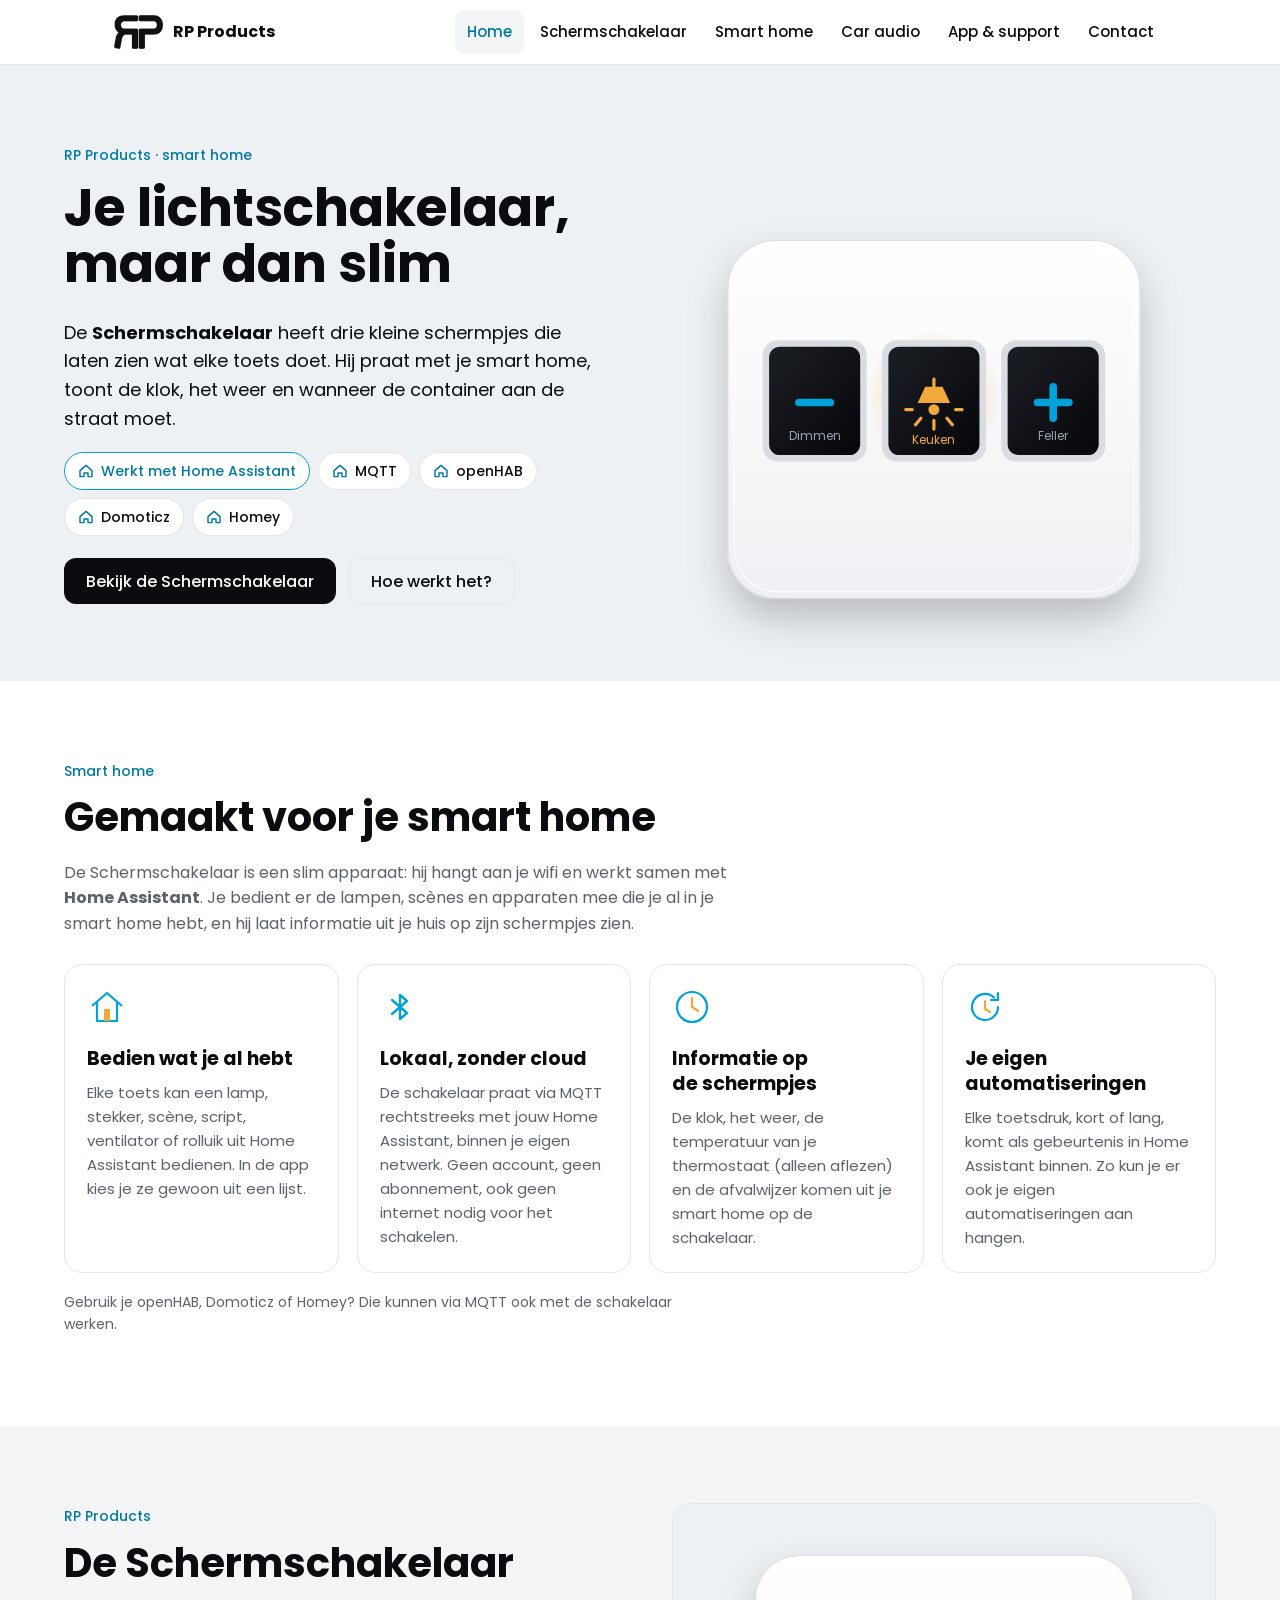
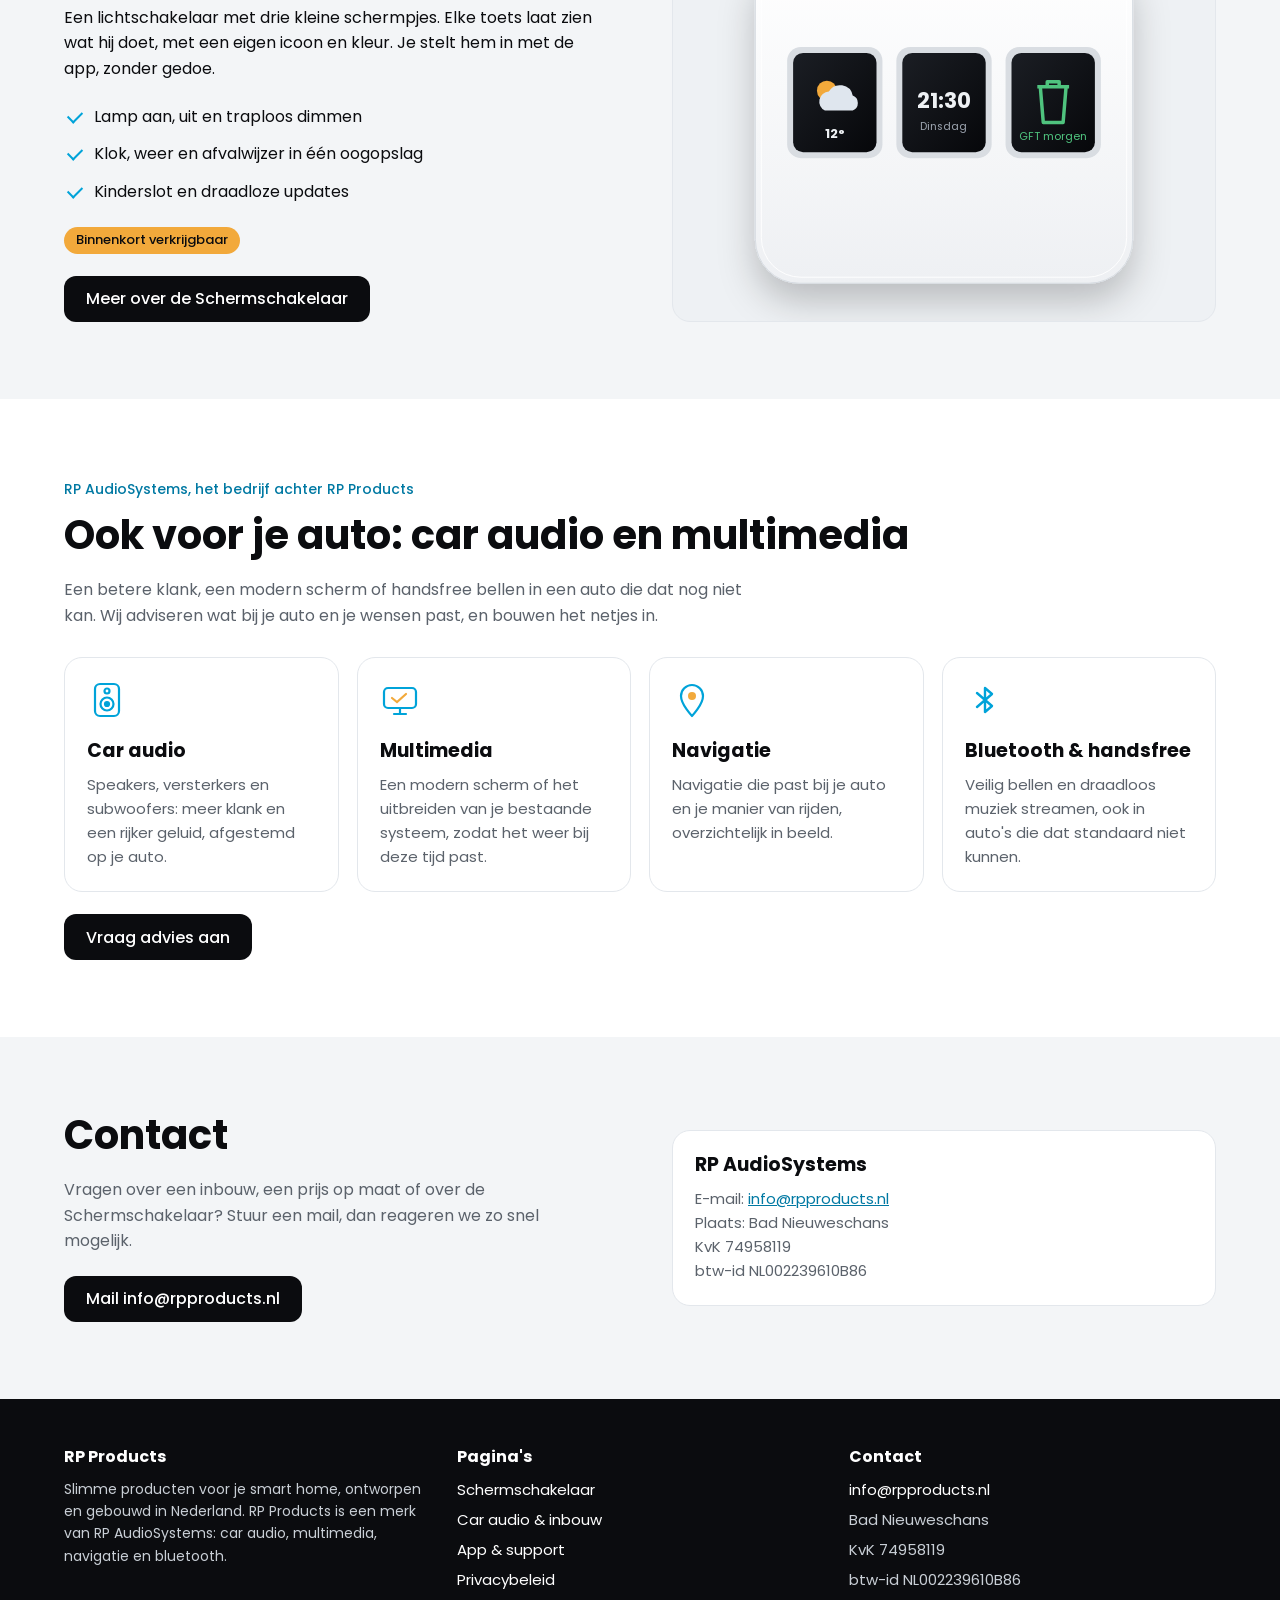
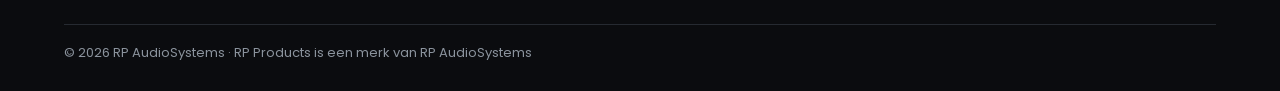
==== index.html @ 793bbce9 "Website bijwerken" ====
<!DOCTYPE html>
<html lang="nl">
<head>
<meta charset="utf-8">
<meta name="viewport" content="width=device-width, initial-scale=1">
<title>RP Products · slimme schakelaars voor je smart home</title>
<meta name="description" content="RP Products maakt slimme producten voor je smart home, zoals de Schermschakelaar: een lichtschakelaar met drie displaytoetsen die werkt met Home Assistant. Een merk van RP AudioSystems.">
<link rel="icon" href="img/favicon-32.png" sizes="32x32">
<link rel="apple-touch-icon" href="img/icon-180.png">
<link rel="stylesheet" href="css/site.css">
</head>
<body>
<header class="top"><div class="wrap">
  <a class="brand" href="index.html" aria-label="RP Products, naar de homepagina">
    <img class="logo-z" src="img/rp-logo.png" alt="" width="49" height="34">
    <img class="logo-w" src="img/rp-logo-wit.png" alt="" width="49" height="34">
    <span>RP Products</span></a>
  <nav aria-label="Hoofdmenu"><a href="index.html" aria-current=page>Home</a><a href="schermschakelaar.html">Schermschakelaar</a><a href="index.html#smarthome">Smart home</a><a href="index.html#caraudio">Car audio</a><a href="support.html">App & support</a><a href="index.html#contact">Contact</a></nav>
</div></header>
<main>

<section class="hero"><div class="wrap">
  <div class="txt">
    <span class="tag">RP Products · smart home</span>
    <h1>Je lichtschakelaar, maar dan slim</h1>
    <p>De <b>Schermschakelaar</b> heeft drie kleine schermpjes die laten zien wat elke toets doet. Hij praat met je smart home, toont de klok, het weer en wanneer de container aan de straat moet.</p>
    <div class="badges"><span class="badge main"><img src="img/home-assistant.svg" alt="" width="20" height="20" onerror="this.remove()"><svg viewBox="0 0 20 20" aria-hidden="true"><path d="M2.5 9.5 10 3l7.5 6.5V17h-5v-4.5h-5V17h-5z" fill="none" stroke="currentColor" stroke-width="1.8" stroke-linejoin="round"/></svg>Werkt met Home Assistant</span><span class="badge"><svg viewBox="0 0 20 20" aria-hidden="true"><path d="M2.5 9.5 10 3l7.5 6.5V17h-5v-4.5h-5V17h-5z" fill="none" stroke="currentColor" stroke-width="1.8" stroke-linejoin="round"/></svg>MQTT</span><span class="badge"><svg viewBox="0 0 20 20" aria-hidden="true"><path d="M2.5 9.5 10 3l7.5 6.5V17h-5v-4.5h-5V17h-5z" fill="none" stroke="currentColor" stroke-width="1.8" stroke-linejoin="round"/></svg>openHAB</span><span class="badge"><svg viewBox="0 0 20 20" aria-hidden="true"><path d="M2.5 9.5 10 3l7.5 6.5V17h-5v-4.5h-5V17h-5z" fill="none" stroke="currentColor" stroke-width="1.8" stroke-linejoin="round"/></svg>Domoticz</span><span class="badge"><svg viewBox="0 0 20 20" aria-hidden="true"><path d="M2.5 9.5 10 3l7.5 6.5V17h-5v-4.5h-5V17h-5z" fill="none" stroke="currentColor" stroke-width="1.8" stroke-linejoin="round"/></svg>Homey</span></div>
    <div class="row"><a class="btn" href="schermschakelaar.html">Bekijk de Schermschakelaar</a><a class="btn alt" href="#smarthome">Hoe werkt het?</a></div>
  </div>
  <div class="scene"><svg viewBox="40 40 520 420" role="img" aria-label="De Schermschakelaar aan de muur, met drie oplichtende schermpjes">
<defs>
  <radialGradient id="light" cx="50%" cy="0%" r="80%"><stop offset="0" stop-color="#f2a93b" stop-opacity=".28"/><stop offset="1" stop-color="#f2a93b" stop-opacity="0"/></radialGradient>
  <radialGradient id="halo" cx="50%" cy="50%" r="50%"><stop offset="0" stop-color="#f2a93b" stop-opacity=".55"/><stop offset="1" stop-color="#f2a93b" stop-opacity="0"/></radialGradient>
  <linearGradient id="plate" x1="0" y1="0" x2="0" y2="1"><stop offset="0" stop-color="#ffffff"/><stop offset="1" stop-color="#eef0f3"/></linearGradient>
  <linearGradient id="glass" x1="0" y1="0" x2="1" y2="1"><stop offset="0" stop-color="#1b1e24"/><stop offset="1" stop-color="#06070a"/></linearGradient>
  <filter id="sh" x="-30%" y="-30%" width="160%" height="170%"><feDropShadow dx="0" dy="18" stdDeviation="18" flood-color="#0b0c0f" flood-opacity=".22"/></filter>
</defs>
<g transform="translate(110 92)" filter="url(#sh)">
  <rect width="380" height="330" rx="44" fill="url(#plate)" stroke="#d8dde3"/>
  <rect x="6" y="6" width="368" height="318" rx="40" fill="none" stroke="#fff" stroke-opacity=".9"/>
</g>
<g transform="translate(110 92)">
  <!-- links: dimmen -->
  <g transform="translate(32 92)">
    <rect width="96" height="112" rx="14" fill="#d9dde2"/><rect x="6" y="6" width="84" height="100" rx="10" fill="url(#glass)"/>
    <rect x="30" y="54" width="36" height="7" rx="3.5" fill="#00a3d9"/>
    <text x="48" y="92" text-anchor="middle" font-size="11" fill="#9aa2ad" font-family="Poppins,sans-serif">Dimmen</text>
  </g>
  <!-- midden: lamp aan -->
  <g transform="translate(142 92)">
    <circle cx="48" cy="52" r="62" fill="url(#halo)" class="glow"/>
    <rect width="96" height="112" rx="14" fill="#d9dde2"/><rect x="6" y="6" width="84" height="100" rx="10" fill="url(#glass)"/>
    <path d="M33 58h30l-7-15h-16z" fill="#f2a93b"/><circle cx="48" cy="64" r="5" fill="#f2a93b"/>
    <path d="M48 43v-7M36 72l-5 6M48 74v8M60 72l5 6M28 64h-6M68 64h6" stroke="#f2a93b" stroke-width="3" stroke-linecap="round"/>
    <text x="48" y="96" text-anchor="middle" font-size="11" fill="#f2a93b" font-family="Poppins,sans-serif">Keuken</text>
  </g>
  <!-- rechts: feller -->
  <g transform="translate(252 92)">
    <rect width="96" height="112" rx="14" fill="#d9dde2"/><rect x="6" y="6" width="84" height="100" rx="10" fill="url(#glass)"/>
    <rect x="30" y="54" width="36" height="7" rx="3.5" fill="#00a3d9"/><rect x="44.5" y="39.5" width="7" height="36" rx="3.5" fill="#00a3d9"/>
    <text x="48" y="92" text-anchor="middle" font-size="11" fill="#9aa2ad" font-family="Poppins,sans-serif">Feller</text>
  </g>
</g>
</svg></div>
</div></section>

<section class="band" id="smarthome"><div class="wrap">
  <span class="tag">Smart home</span>
  <h2>Gemaakt voor je smart home</h2>
  <p class="mut">De Schermschakelaar is een slim apparaat: hij hangt aan je wifi en werkt samen met <b>Home Assistant</b>. Je bedient er de lampen, scènes en apparaten mee die je al in je smart home hebt, en hij laat informatie uit je huis op zijn schermpjes zien.</p>
  <div class="grid"><div class="card"><svg viewBox="0 0 40 40" fill="none" stroke="#00a3d9" stroke-width="2.2" stroke-linejoin="round"><path d="M5 19L20 6l15 13M10 15v19h20V15"/><rect x="17" y="22" width="6" height="12" fill="#f2a93b" stroke="none"/></svg><h3>Bedien wat je al hebt</h3><p>Elke toets kan een lamp, stekker, scène, script, ventilator of rolluik uit Home Assistant bedienen. In de app kies je ze gewoon uit een lijst.</p></div><div class="card"><svg viewBox="0 0 40 40" fill="none" stroke="#00a3d9" stroke-width="2.4" stroke-linecap="round" stroke-linejoin="round"><path d="M12 13l15 13-7 6V8l7 6-15 13"/></svg><h3>Lokaal, zonder cloud</h3><p>De schakelaar praat via MQTT rechtstreeks met jouw Home Assistant, binnen je eigen netwerk. Geen account, geen abonnement, ook geen internet nodig voor het schakelen.</p></div><div class="card"><svg viewBox="0 0 40 40" fill="none" stroke="#00a3d9" stroke-width="2.2" stroke-linecap="round"><circle cx="20" cy="20" r="15"/><path d="M20 11v9l6 4" stroke="#f2a93b"/></svg><h3>Informatie op de schermpjes</h3><p>De klok, het weer, de temperatuur van je thermostaat (alleen aflezen) en de afvalwijzer komen uit je smart home op de schakelaar.</p></div><div class="card"><svg viewBox="0 0 40 40" fill="none" stroke="#00a3d9" stroke-width="2.2" stroke-linecap="round" stroke-linejoin="round"><path d="M33 20a13 13 0 1 1-4-9.4"/><path d="M33 6v7h-7"/><path d="M20 14v8l5 3" stroke="#f2a93b"/></svg><h3>Je eigen automatiseringen</h3><p>Elke toetsdruk, kort of lang, komt als gebeurtenis in Home Assistant binnen. Zo kun je er ook je eigen automatiseringen aan hangen.</p></div></div>
  <p class="mut small" style="margin-top:18px">Gebruik je openHAB, Domoticz of Homey? Die kunnen via MQTT ook met de schakelaar werken.</p>
</div></section>

<section class="band soft"><div class="wrap split">
  <div>
    <span class="tag">RP Products</span>
    <h2>De Schermschakelaar</h2>
    <p>Een lichtschakelaar met drie kleine schermpjes. Elke toets laat zien wat hij doet, met een eigen icoon en kleur. Je stelt hem in met de app, zonder gedoe.</p>
    <ul class="check">
      <li>Lamp aan, uit en traploos dimmen</li>
      <li>Klok, weer en afvalwijzer in één oogopslag</li>
      <li>Kinderslot en draadloze updates</li>
    </ul>
    <p><span class="pill">Binnenkort verkrijgbaar</span></p>
    <div class="row"><a class="btn" href="schermschakelaar.html">Meer over de Schermschakelaar</a></div>
  </div>
  <div class="scene card" style="padding:0;overflow:hidden;background:var(--wall);min-height:340px"><svg viewBox="40 40 520 420" role="img" aria-label="De Schermschakelaar aan de muur, met drie oplichtende schermpjes">
<defs>
  <radialGradient id="light" cx="50%" cy="0%" r="80%"><stop offset="0" stop-color="#f2a93b" stop-opacity=".28"/><stop offset="1" stop-color="#f2a93b" stop-opacity="0"/></radialGradient>
  <radialGradient id="halo" cx="50%" cy="50%" r="50%"><stop offset="0" stop-color="#f2a93b" stop-opacity=".55"/><stop offset="1" stop-color="#f2a93b" stop-opacity="0"/></radialGradient>
  <linearGradient id="plate" x1="0" y1="0" x2="0" y2="1"><stop offset="0" stop-color="#ffffff"/><stop offset="1" stop-color="#eef0f3"/></linearGradient>
  <linearGradient id="glass" x1="0" y1="0" x2="1" y2="1"><stop offset="0" stop-color="#1b1e24"/><stop offset="1" stop-color="#06070a"/></linearGradient>
  <filter id="sh" x="-30%" y="-30%" width="160%" height="170%"><feDropShadow dx="0" dy="18" stdDeviation="18" flood-color="#0b0c0f" flood-opacity=".22"/></filter>
</defs>
<g transform="translate(110 92)" filter="url(#sh)">
  <rect width="380" height="330" rx="44" fill="url(#plate)" stroke="#d8dde3"/>
  <rect x="6" y="6" width="368" height="318" rx="40" fill="none" stroke="#fff" stroke-opacity=".9"/>
</g>
<g transform="translate(110 92)">
  <!-- screensaver: weer, klok, afval -->
  <g transform="translate(32 92)">
    <rect width="96" height="112" rx="14" fill="#d9dde2"/><rect x="6" y="6" width="84" height="100" rx="10" fill="url(#glass)"/>
    <circle cx="40" cy="44" r="10" fill="#f2a93b"/><path d="M38 64a10 10 0 0 1 4-19 13 13 0 0 1 24 4 8 8 0 0 1 0 15z" fill="#dfe6ee"/>
    <text x="48" y="92" text-anchor="middle" font-size="13" fill="#eef1f4" font-family="Poppins,sans-serif" font-weight="700">12°</text>
  </g>
  <g transform="translate(142 92)">
    <rect width="96" height="112" rx="14" fill="#d9dde2"/><rect x="6" y="6" width="84" height="100" rx="10" fill="url(#glass)"/>
    <text x="48" y="62" text-anchor="middle" font-size="22" fill="#eef1f4" font-family="Poppins,sans-serif" font-weight="700">21:30</text>
    <text x="48" y="84" text-anchor="middle" font-size="11" fill="#9aa2ad" font-family="Poppins,sans-serif">Dinsdag</text>
  </g>
  <g transform="translate(252 92)">
    <rect width="96" height="112" rx="14" fill="#d9dde2"/><rect x="6" y="6" width="84" height="100" rx="10" fill="url(#glass)"/>
    <path d="M32 40h32M42 40v-5h12v5M35 40l3 36h20l3-36" stroke="#4fc37e" stroke-width="3.5" fill="none" stroke-linejoin="round"/>
    <text x="48" y="94" text-anchor="middle" font-size="11" fill="#4fc37e" font-family="Poppins,sans-serif">GFT morgen</text>
  </g>
</g>
</svg></div>
</div></section>

<section class="band" id="caraudio"><div class="wrap">
  <span class="tag">RP AudioSystems, het bedrijf achter RP Products</span>
  <h2>Ook voor je auto: car audio en multimedia</h2>
  <p class="mut">Een betere klank, een modern scherm of handsfree bellen in een auto die dat nog niet kan. Wij adviseren wat bij je auto en je wensen past, en bouwen het netjes in.</p>
  <div class="grid"><div class="card"><svg viewBox="0 0 40 40" fill="none" stroke="#00a3d9" stroke-width="2.2" stroke-linecap="round"><rect x="8" y="4" width="24" height="32" rx="5"/><circle cx="20" cy="24" r="6.5"/><circle cx="20" cy="24" r="2" fill="#00a3d9"/><circle cx="20" cy="11" r="2.5"/></svg><h3>Car audio</h3><p>Speakers, versterkers en subwoofers: meer klank en een rijker geluid, afgestemd op je auto.</p></div><div class="card"><svg viewBox="0 0 40 40" fill="none" stroke="#00a3d9" stroke-width="2.2" stroke-linecap="round"><rect x="4" y="8" width="32" height="20" rx="4"/><path d="M14 34h12M20 28v6"/><path d="M12 18l5 4 9-8" stroke="#f2a93b"/></svg><h3>Multimedia</h3><p>Een modern scherm of het uitbreiden van je bestaande systeem, zodat het weer bij deze tijd past.</p></div><div class="card"><svg viewBox="0 0 40 40" fill="none" stroke="#00a3d9" stroke-width="2.2" stroke-linejoin="round"><path d="M20 36s11-11.5 11-20a11 11 0 0 0-22 0c0 8.5 11 20 11 20z"/><circle cx="20" cy="16" r="4" fill="#f2a93b" stroke="none"/></svg><h3>Navigatie</h3><p>Navigatie die past bij je auto en je manier van rijden, overzichtelijk in beeld.</p></div><div class="card"><svg viewBox="0 0 40 40" fill="none" stroke="#00a3d9" stroke-width="2.4" stroke-linecap="round" stroke-linejoin="round"><path d="M12 13l15 13-7 6V8l7 6-15 13"/></svg><h3>Bluetooth &amp; handsfree</h3><p>Veilig bellen en draadloos muziek streamen, ook in auto's die dat standaard niet kunnen.</p></div></div>
  <div class="row"><a class="btn" href="#contact">Vraag advies aan</a></div>
</div></section>

<section class="band soft" id="contact"><div class="wrap split">
  <div>
    <h2>Contact</h2>
    <p class="mut">Vragen over een inbouw, een prijs op maat of over de Schermschakelaar? Stuur een mail, dan reageren we zo snel mogelijk.</p>
    <div class="row"><a class="btn" href="mailto:info@rpproducts.nl">Mail info@rpproducts.nl</a></div>
  </div>
  <div class="card">
    <h3>RP AudioSystems</h3>
    <p>E-mail: <a href="mailto:info@rpproducts.nl">info@rpproducts.nl</a><br>Plaats: Bad Nieuweschans<br>KvK 74958119<br>btw-id NL002239610B86</p>
  </div>
</div></section>

</main>
<footer><div class="wrap">
  <div><h3>RP Products</h3><p class="small">Slimme producten voor je smart home, ontworpen en gebouwd in Nederland. RP Products is een merk van RP AudioSystems: car audio, multimedia, navigatie en bluetooth.</p></div>
  <div><h3>Pagina's</h3><ul>
    <li><a href="schermschakelaar.html">Schermschakelaar</a></li>
    <li><a href="index.html#caraudio">Car audio &amp; inbouw</a></li>
    <li><a href="support.html">App &amp; support</a></li>
    <li><a href="privacy.html">Privacybeleid</a></li></ul></div>
  <div><h3>Contact</h3><ul>
    <li><a href="mailto:info@rpproducts.nl">info@rpproducts.nl</a></li>
    <li>Bad Nieuweschans</li>
    <li>KvK 74958119</li><li>btw-id NL002239610B86</li></ul></div>
</div>
<div class="wrap bottom">© 2026 RP AudioSystems · RP Products is een merk van RP AudioSystems</div>
</footer>
</body>
</html>
---- css/site.css ----
/*
  VOICE   Vakman uit Groningen: rustig, helder, technisch zonder jargon.
  IDEA    Een wandschakelaar met drie oplichtende schermpjes, en de werkplaats erachter.
  PICTURE De Schermschakelaar groot op een lichte muur, met gloeiende toetsen.
  COLOUR  Wit en inkt (#0B0C0F), cyaan #00A3D9 als merkkleur, amber #F2A93B voor licht.
  TYPE    Poppins (zelf gehost, geen externe lettertypen: privacy). LAYOUT: brede banden, max 1180px.
*/
@font-face{font-family:Poppins;font-weight:400;font-display:swap;src:url(../fonts/poppins-regular.woff) format("woff")}
@font-face{font-family:Poppins;font-weight:500;font-display:swap;src:url(../fonts/poppins-medium.woff) format("woff")}
@font-face{font-family:Poppins;font-weight:700;font-display:swap;src:url(../fonts/poppins-bold.woff) format("woff")}

:root{color-scheme:light dark;
  --bg:light-dark(#ffffff,#0b0c0f);--soft:light-dark(#f3f5f7,#15171c);--line:light-dark(#e3e7ec,#262a31);
  --ink:light-dark(#0b0c0f,#eef1f4);--mut:light-dark(#5b626b,#9aa2ad);
  --cyan:#00a3d9;--cyanT:light-dark(#0079a3,#36c3f0);--amber:#f2a93b;--wall:light-dark(#eef1f4,#16191f)}
:root[data-theme=light]{color-scheme:light}:root[data-theme=dark]{color-scheme:dark}
*{box-sizing:border-box;min-width:0}
html{scroll-behavior:smooth;scroll-padding-top:80px}
body{margin:0;background:var(--bg);color:var(--ink);font:16px/1.6 Poppins,system-ui,sans-serif;overflow-x:clip}
img{max-width:100%;display:block}
a{color:var(--cyanT)}
h1,h2,h3{line-height:1.08;margin:0 0 .5em;text-wrap:balance;font-weight:700}
h1{font-size:clamp(34px,5vw,52px)}h2{font-size:clamp(28px,3.6vw,40px)}h3{font-size:19px;line-height:1.3}
p{margin:0 0 1em;max-width:68ch}
.wrap{max-width:1180px;margin:0 auto}
.band{padding:clamp(40px,6vw,88px) max(5vw,18px)}
.soft{background:var(--soft)}
.mut{color:var(--mut)}
.small{font-size:14px}

/* kop */
.top{position:sticky;top:0;z-index:10;background:color-mix(in srgb,var(--bg) 88%,transparent);backdrop-filter:blur(10px);border-bottom:1px solid var(--line)}
.top .wrap{display:flex;align-items:center;gap:18px;padding:10px max(5vw,18px);flex-wrap:wrap}
.brand{display:flex;align-items:center;gap:10px;text-decoration:none;color:var(--ink);font-weight:700;margin-right:auto}
.brand img{height:34px;width:auto}
.logo-w{display:none}
@media (prefers-color-scheme:dark){:root:not([data-theme=light]) .logo-z{display:none}:root:not([data-theme=light]) .logo-w{display:block}}
:root[data-theme=dark] .logo-z{display:none}:root[data-theme=dark] .logo-w{display:block}
nav{display:flex;gap:4px;flex-wrap:wrap}
nav a{color:var(--ink);text-decoration:none;padding:10px 12px;border-radius:10px;font-size:15px;font-weight:500}
nav a:hover,nav a[aria-current]{background:var(--soft);color:var(--cyanT)}

/* knoppen */
.btn{display:inline-flex;align-items:center;gap:8px;min-height:46px;padding:0 22px;border-radius:12px;background:var(--ink);color:var(--bg);text-decoration:none;font-weight:500}
.btn.alt{background:transparent;color:var(--ink);border:1.5px solid var(--line)}
.btn:focus-visible,nav a:focus-visible{outline:3px solid var(--cyan);outline-offset:2px}
.row{display:flex;gap:12px;flex-wrap:wrap;margin-top:22px}

/* held */
.hero{background:var(--wall);padding:clamp(36px,6vw,80px) max(5vw,18px) 0;overflow:hidden}
.hero .wrap{display:grid;grid-template-columns:minmax(0,1fr) minmax(0,1.05fr);gap:clamp(24px,4vw,56px);align-items:end}
.hero .txt{padding-bottom:clamp(36px,6vw,80px)}
.tag{display:inline-block;font-size:14px;font-weight:500;color:var(--cyanT);margin-bottom:14px}
.hero p{font-size:18px}
.scene{position:relative;align-self:stretch;min-height:360px}
.scene svg{position:absolute;inset:0;width:100%;height:100%}
@media(max-width:820px){.hero .wrap{grid-template-columns:1fr}.scene{min-height:300px}.hero .txt{padding-bottom:0}}

/* kaarten */
.grid{display:grid;grid-template-columns:repeat(auto-fit,minmax(min(250px,100%),1fr));gap:18px;margin-top:28px}
.card{background:var(--bg);border:1px solid var(--line);border-radius:18px;padding:22px}
.soft .card{background:var(--bg)}
.card svg{width:40px;height:40px;margin-bottom:12px}
.card p{margin:0;color:var(--mut);font-size:15px}
.split{display:grid;grid-template-columns:minmax(0,1fr) minmax(0,1fr);gap:clamp(24px,5vw,64px);align-items:center}
@media(max-width:820px){.split{grid-template-columns:1fr}}
.check{list-style:none;padding:0;margin:0 0 1em}
.check li{padding:6px 0 6px 30px;position:relative}
.check li::before{content:"";position:absolute;left:4px;top:13px;width:12px;height:7px;border:solid var(--cyan);border-width:0 0 2.5px 2.5px;transform:rotate(-45deg)}
.pill{display:inline-block;background:var(--amber);color:#0b0c0f;font-weight:500;font-size:13px;border-radius:99px;padding:3px 12px}

/* stappen, tabellen, vragen */
.steps{counter-reset:s;list-style:none;padding:0;margin:0;display:grid;gap:14px}
.steps li{counter-increment:s;position:relative;padding:16px 18px 16px 66px;border:1px solid var(--line);border-radius:16px;background:var(--bg)}
.steps li::before{content:counter(s);position:absolute;left:16px;top:14px;width:34px;height:34px;border-radius:50%;background:var(--cyan);color:#fff;font-weight:700;display:grid;place-items:center}
.steps b{display:block}
table{width:100%;border-collapse:collapse;font-size:15px}
th,td{text-align:left;padding:11px 10px;border-bottom:1px solid var(--line);vertical-align:top}
th{font-weight:500;color:var(--mut)}
.dot{display:inline-block;width:12px;height:12px;border-radius:50%;margin-right:8px;vertical-align:-1px}
details{border-bottom:1px solid var(--line);padding:14px 0}
summary{cursor:pointer;font-weight:500;list-style:none;display:flex;justify-content:space-between;gap:12px;min-height:30px;align-items:center}
summary::after{content:"+";font-size:22px;color:var(--cyanT)}
details[open] summary::after{content:"−"}
details p{margin:10px 0 0;color:var(--mut)}
.toc{display:flex;gap:8px;flex-wrap:wrap;margin:0 0 8px}
.toc a{padding:8px 14px;border-radius:99px;background:var(--soft);text-decoration:none;font-size:14px;color:var(--ink)}
.legal h2{font-size:24px;margin-top:1.6em}.legal{max-width:760px}

/* voet */
footer{background:#0b0c0f;color:#c9cfd6;padding:48px max(5vw,18px) 28px;font-size:15px}
footer .wrap{display:grid;grid-template-columns:repeat(auto-fit,minmax(min(200px,100%),1fr));gap:26px}
footer a{color:#fff;text-decoration:none}footer a:hover{color:var(--cyan)}
footer h3{color:#fff;font-size:16px;margin-bottom:10px}
footer ul{list-style:none;padding:0;margin:0;display:grid;gap:6px}
footer .bottom{border-top:1px solid #262a31;margin-top:32px;padding-top:18px;font-size:13px;color:#8b939d}
.glow{animation:glow 3.2s ease-in-out infinite}
@keyframes glow{50%{opacity:.45}}
@media (prefers-reduced-motion:reduce){.glow{animation:none}html{scroll-behavior:auto}}
.scene.card svg{width:100%;height:100%;margin:0}
.badges{display:flex;flex-wrap:wrap;gap:8px;margin:18px 0 4px}
.badge{display:inline-flex;align-items:center;gap:7px;padding:7px 13px;border-radius:99px;border:1.5px solid var(--line);background:var(--bg);font-size:14px;font-weight:500;color:var(--ink)}
.badge svg{width:16px;height:16px;color:var(--cyanT)}
.badge.main{border-color:var(--cyan);color:var(--cyanT)}
.badge.main img+svg{display:none}
.hero .badges{margin-top:6px}
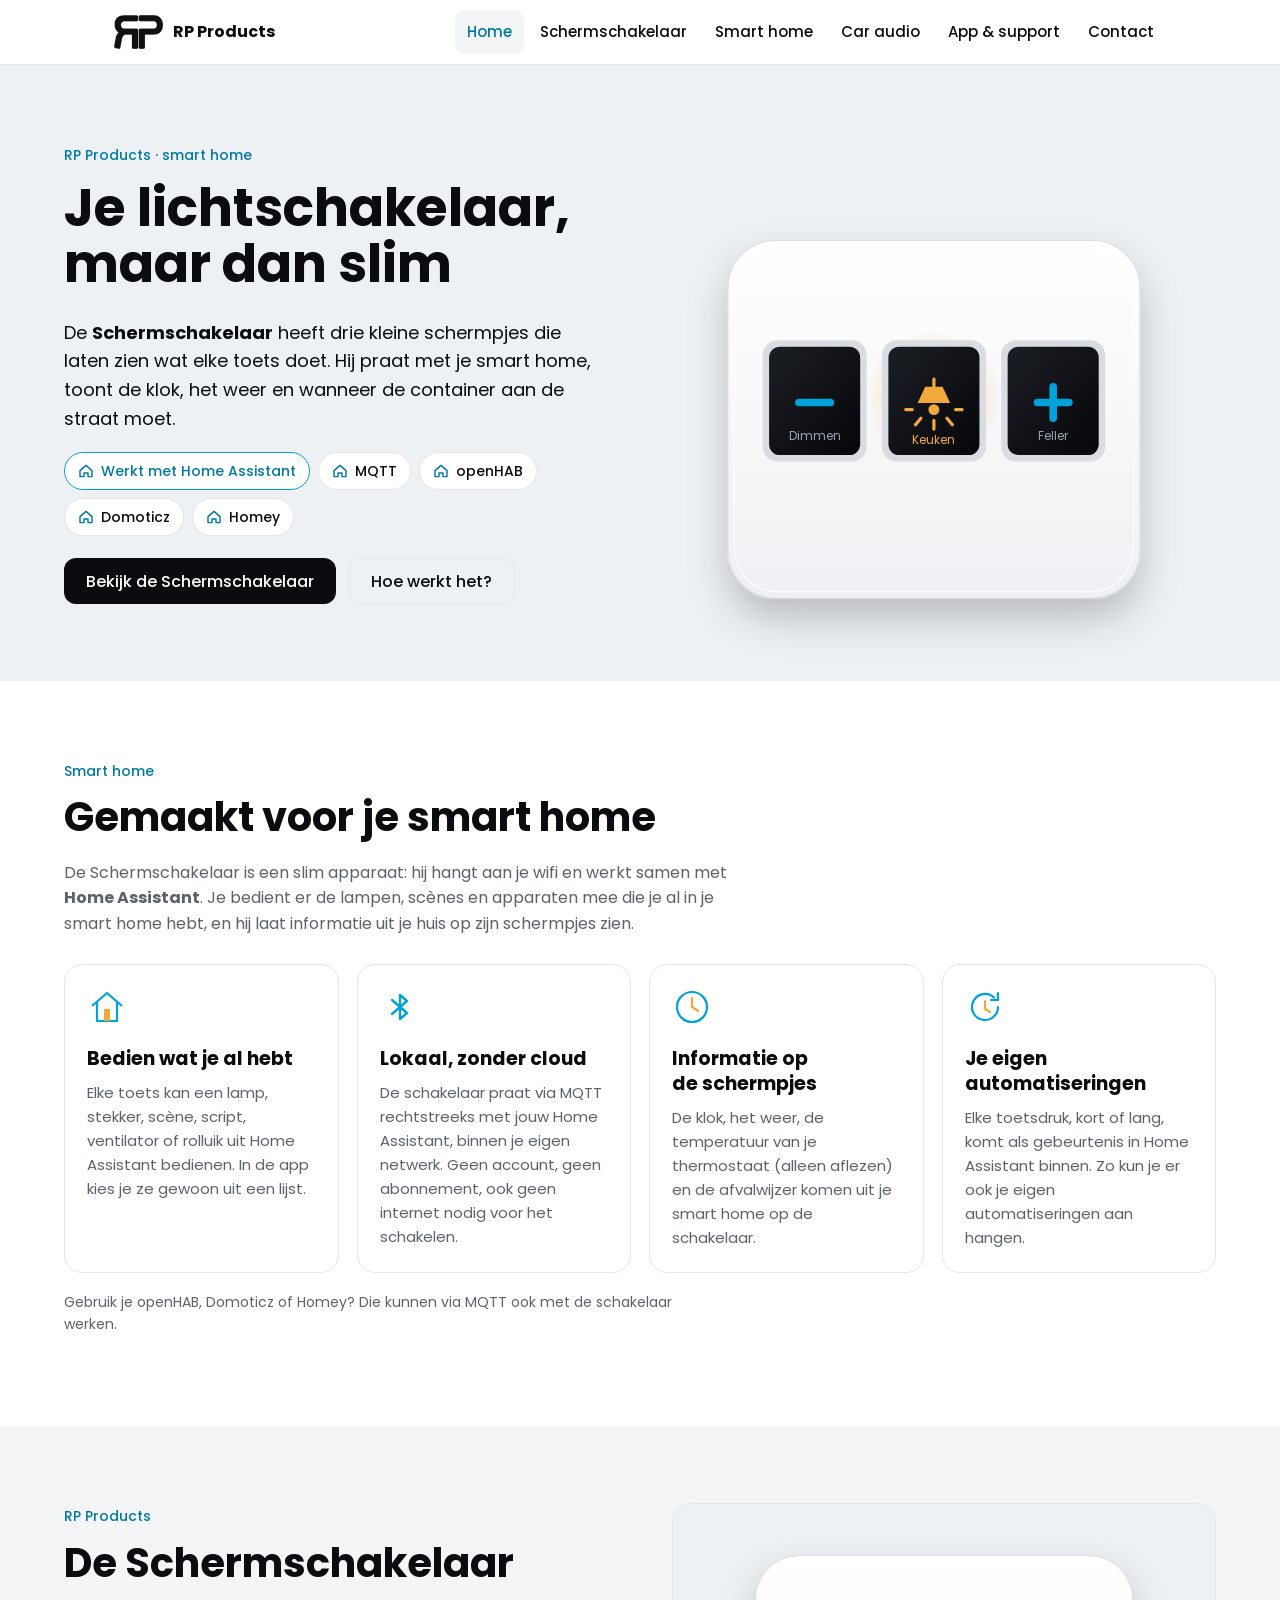
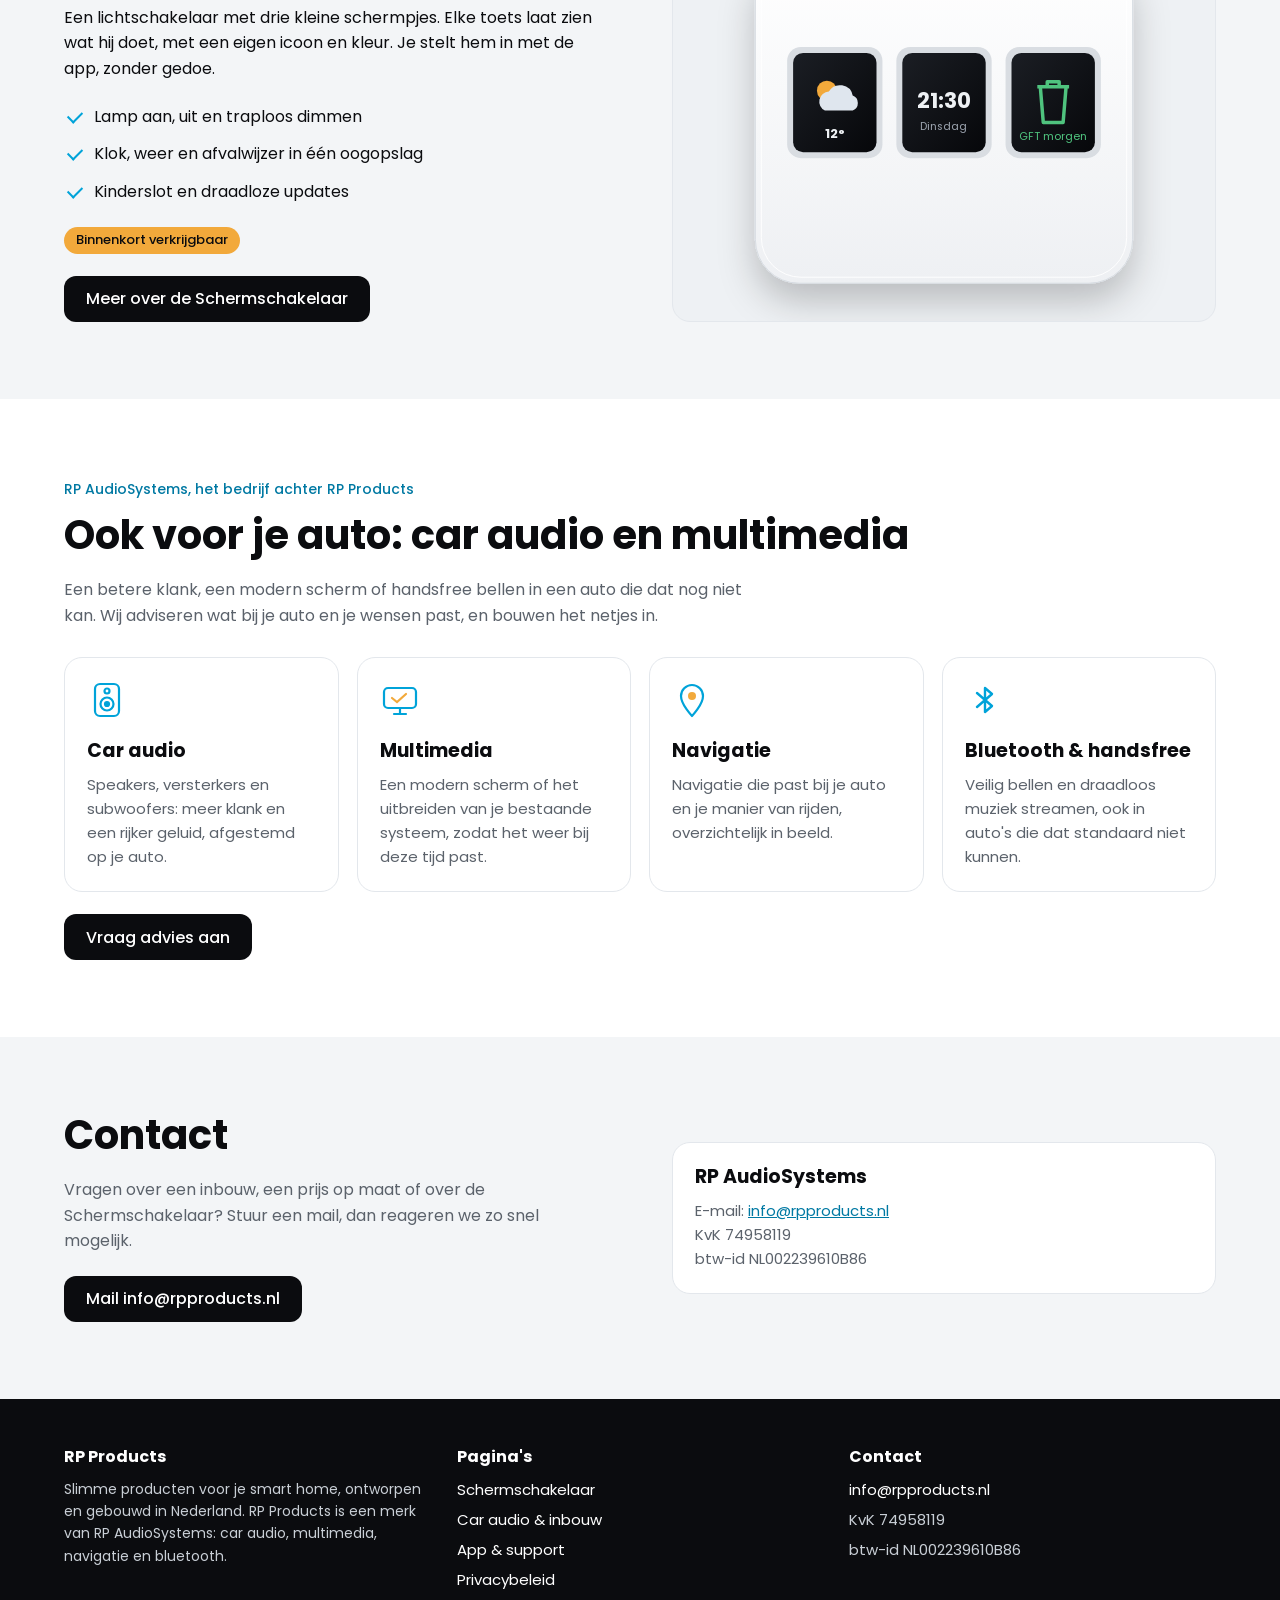
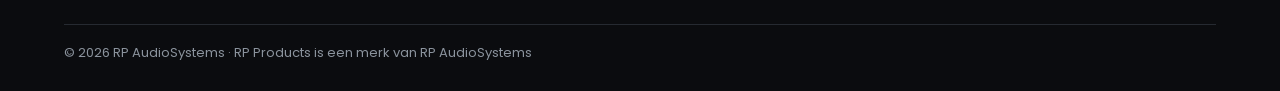
==== commit e82f00b5: "Website bijwerken" ====
--- a/index.html
+++ b/index.html
@@ -134,7 +134,7 @@
   </div>
   <div class="card">
     <h3>RP AudioSystems</h3>
-    <p>E-mail: <a href="mailto:info@rpproducts.nl">info@rpproducts.nl</a><br>Plaats: Bad Nieuweschans<br>KvK 74958119<br>btw-id NL002239610B86</p>
+    <p>E-mail: <a href="mailto:info@rpproducts.nl">info@rpproducts.nl</a><br>KvK 74958119<br>btw-id NL002239610B86</p>
   </div>
 </div></section>
 
@@ -148,7 +148,6 @@
     <li><a href="privacy.html">Privacybeleid</a></li></ul></div>
   <div><h3>Contact</h3><ul>
     <li><a href="mailto:info@rpproducts.nl">info@rpproducts.nl</a></li>
-    <li>Bad Nieuweschans</li>
     <li>KvK 74958119</li><li>btw-id NL002239610B86</li></ul></div>
 </div>
 <div class="wrap bottom">© 2026 RP AudioSystems · RP Products is een merk van RP AudioSystems</div>
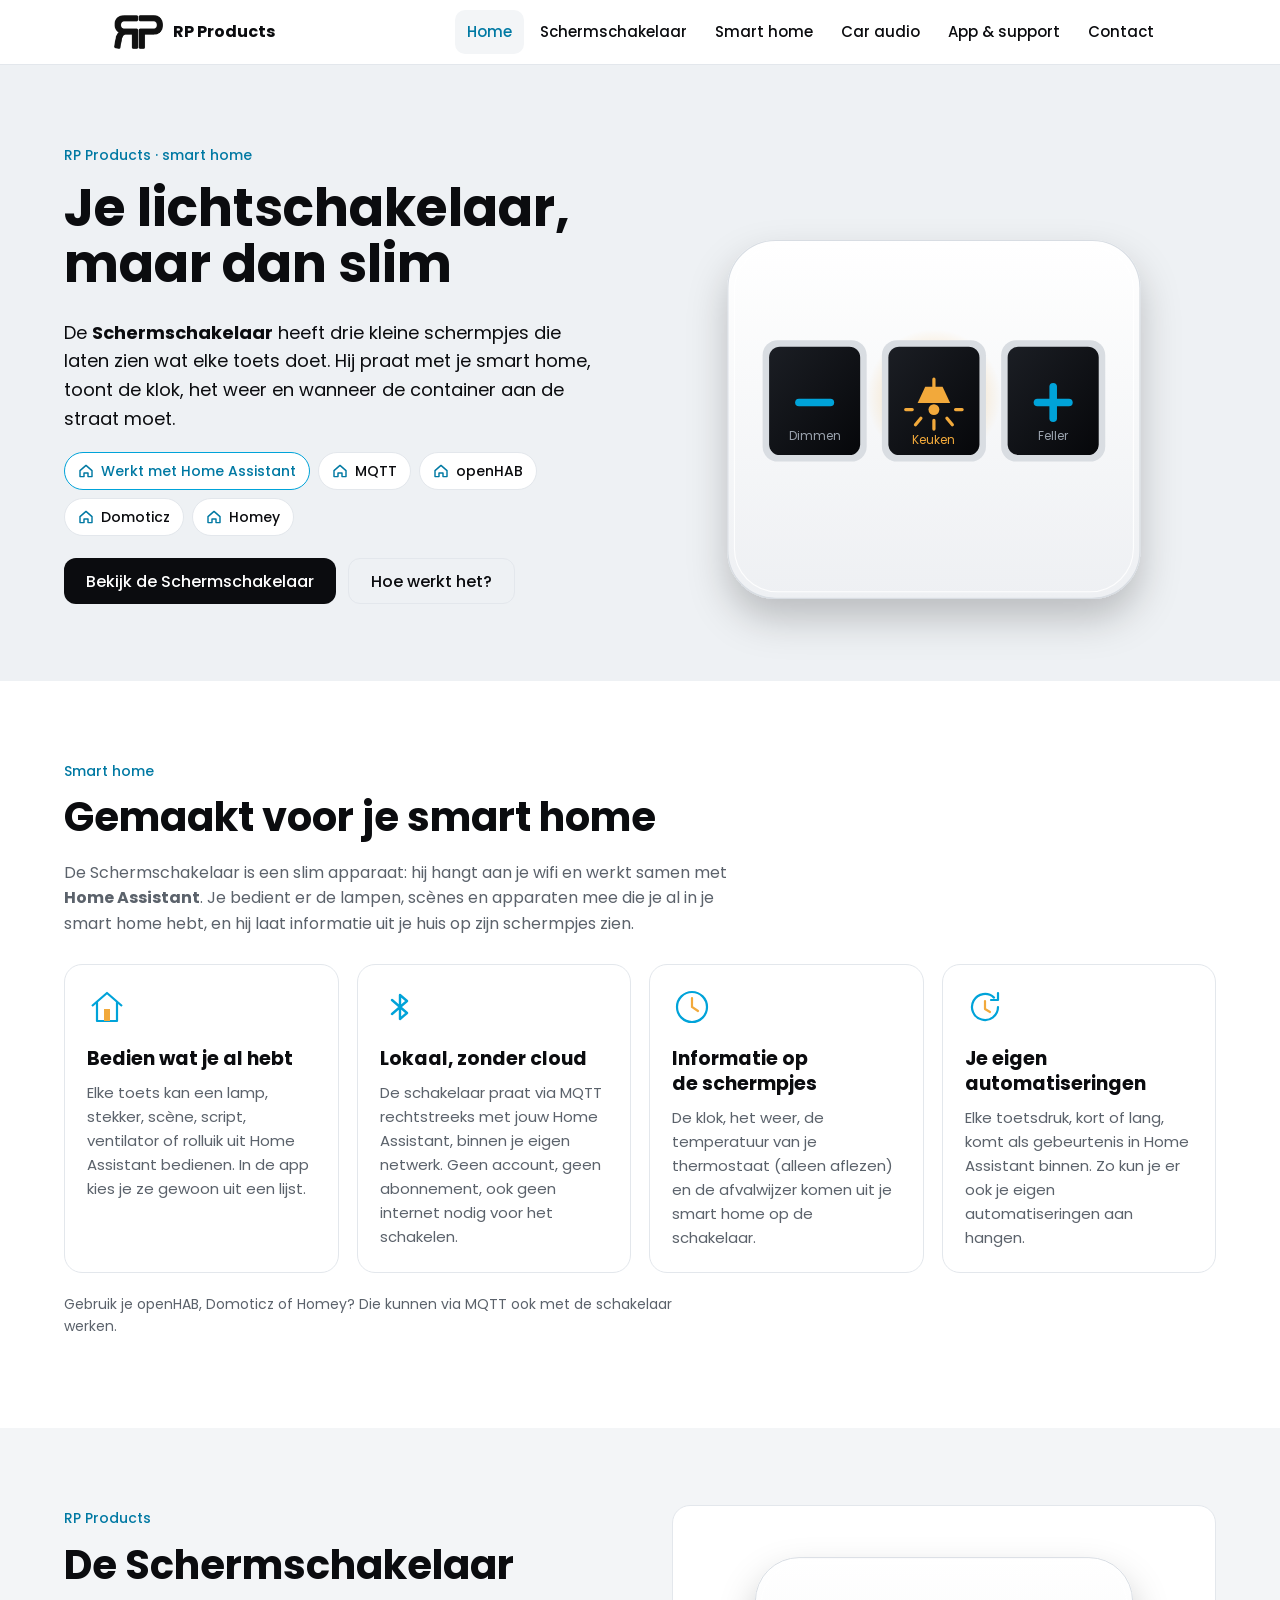
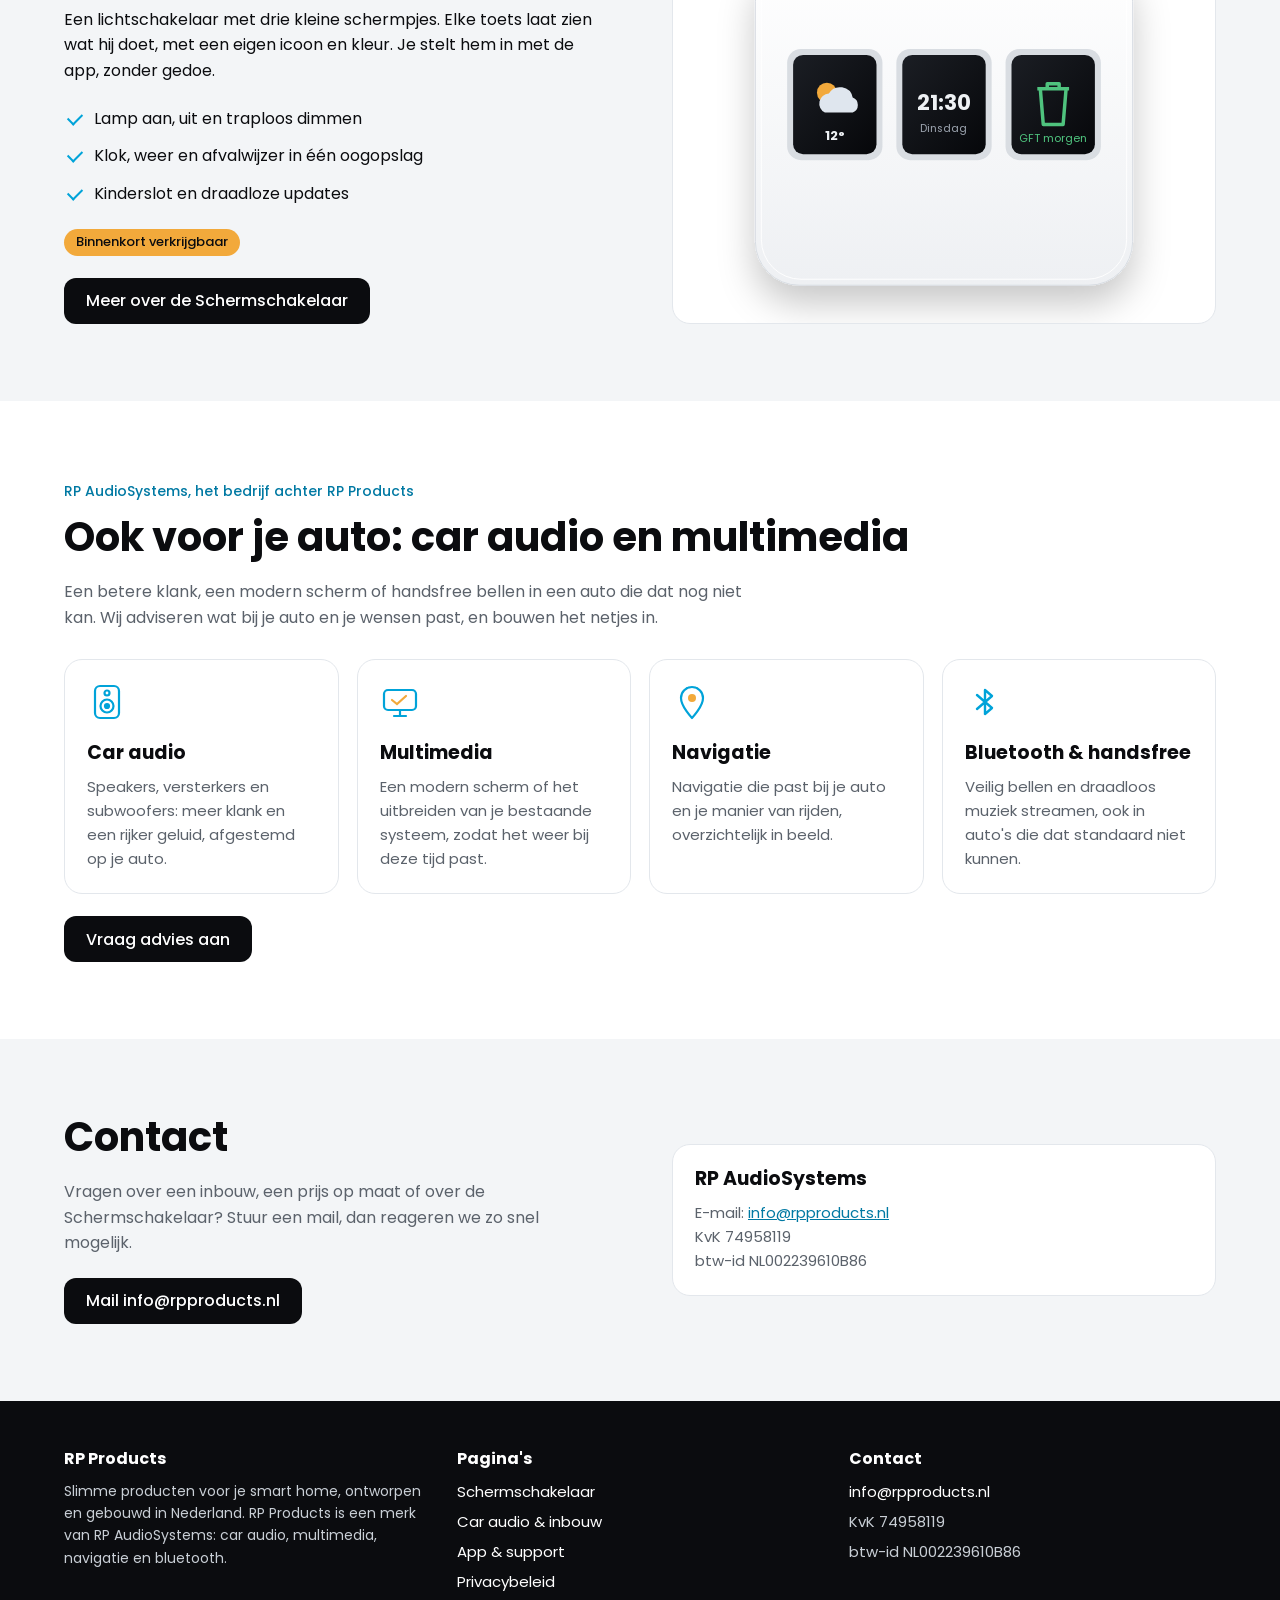
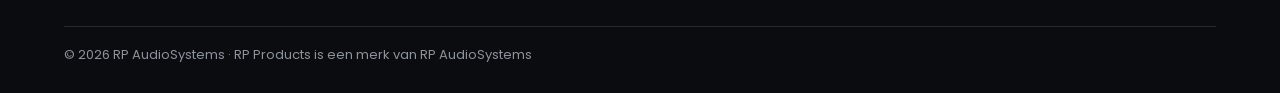
==== commit f2371475: "Website bijwerken" ====
--- a/index.html
+++ b/index.html
@@ -5,17 +5,19 @@
 <meta name="viewport" content="width=device-width, initial-scale=1">
 <title>RP Products · slimme schakelaars voor je smart home</title>
 <meta name="description" content="RP Products maakt slimme producten voor je smart home, zoals de Schermschakelaar: een lichtschakelaar met drie displaytoetsen die werkt met Home Assistant. Een merk van RP AudioSystems.">
-<link rel="icon" href="img/favicon-32.png" sizes="32x32">
-<link rel="apple-touch-icon" href="img/icon-180.png">
-<link rel="stylesheet" href="css/site.css">
+<link rel="icon" href="/img/favicon-32.png" sizes="32x32">
+<link rel="apple-touch-icon" href="/img/icon-180.png">
+<meta http-equiv="Content-Security-Policy" content="default-src 'none'; style-src 'self'; font-src 'self'; img-src 'self' data:; script-src 'self'; base-uri 'none'; form-action 'none'">
+<meta name="referrer" content="strict-origin-when-cross-origin">
+<link rel="stylesheet" href="/css/site.css">
 </head>
 <body>
 <header class="top"><div class="wrap">
-  <a class="brand" href="index.html" aria-label="RP Products, naar de homepagina">
-    <img class="logo-z" src="img/rp-logo.png" alt="" width="49" height="34">
-    <img class="logo-w" src="img/rp-logo-wit.png" alt="" width="49" height="34">
+  <a class="brand" href="/" aria-label="RP Products, naar de homepagina">
+    <img class="logo-z" src="/img/rp-logo.png" alt="" width="49" height="34">
+    <img class="logo-w" src="/img/rp-logo-wit.png" alt="" width="49" height="34">
     <span>RP Products</span></a>
-  <nav aria-label="Hoofdmenu"><a href="index.html" aria-current=page>Home</a><a href="schermschakelaar.html">Schermschakelaar</a><a href="index.html#smarthome">Smart home</a><a href="index.html#caraudio">Car audio</a><a href="support.html">App & support</a><a href="index.html#contact">Contact</a></nav>
+  <nav aria-label="Hoofdmenu"><a href="/" aria-current=page>Home</a><a href="/schermschakelaar">Schermschakelaar</a><a href="/#smarthome">Smart home</a><a href="/#caraudio">Car audio</a><a href="/support">App & support</a><a href="/#contact">Contact</a></nav>
 </div></header>
 <main>
 
@@ -24,10 +26,10 @@
     <span class="tag">RP Products · smart home</span>
     <h1>Je lichtschakelaar, maar dan slim</h1>
     <p>De <b>Schermschakelaar</b> heeft drie kleine schermpjes die laten zien wat elke toets doet. Hij praat met je smart home, toont de klok, het weer en wanneer de container aan de straat moet.</p>
-    <div class="badges"><span class="badge main"><img src="img/home-assistant.svg" alt="" width="20" height="20" onerror="this.remove()"><svg viewBox="0 0 20 20" aria-hidden="true"><path d="M2.5 9.5 10 3l7.5 6.5V17h-5v-4.5h-5V17h-5z" fill="none" stroke="currentColor" stroke-width="1.8" stroke-linejoin="round"/></svg>Werkt met Home Assistant</span><span class="badge"><svg viewBox="0 0 20 20" aria-hidden="true"><path d="M2.5 9.5 10 3l7.5 6.5V17h-5v-4.5h-5V17h-5z" fill="none" stroke="currentColor" stroke-width="1.8" stroke-linejoin="round"/></svg>MQTT</span><span class="badge"><svg viewBox="0 0 20 20" aria-hidden="true"><path d="M2.5 9.5 10 3l7.5 6.5V17h-5v-4.5h-5V17h-5z" fill="none" stroke="currentColor" stroke-width="1.8" stroke-linejoin="round"/></svg>openHAB</span><span class="badge"><svg viewBox="0 0 20 20" aria-hidden="true"><path d="M2.5 9.5 10 3l7.5 6.5V17h-5v-4.5h-5V17h-5z" fill="none" stroke="currentColor" stroke-width="1.8" stroke-linejoin="round"/></svg>Domoticz</span><span class="badge"><svg viewBox="0 0 20 20" aria-hidden="true"><path d="M2.5 9.5 10 3l7.5 6.5V17h-5v-4.5h-5V17h-5z" fill="none" stroke="currentColor" stroke-width="1.8" stroke-linejoin="round"/></svg>Homey</span></div>
-    <div class="row"><a class="btn" href="schermschakelaar.html">Bekijk de Schermschakelaar</a><a class="btn alt" href="#smarthome">Hoe werkt het?</a></div>
+    <div class="badges"><span class="badge main"><svg viewBox="0 0 20 20" aria-hidden="true"><path d="M2.5 9.5 10 3l7.5 6.5V17h-5v-4.5h-5V17h-5z" fill="none" stroke="currentColor" stroke-width="1.8" stroke-linejoin="round"/></svg>Werkt met Home Assistant</span><span class="badge"><svg viewBox="0 0 20 20" aria-hidden="true"><path d="M2.5 9.5 10 3l7.5 6.5V17h-5v-4.5h-5V17h-5z" fill="none" stroke="currentColor" stroke-width="1.8" stroke-linejoin="round"/></svg>MQTT</span><span class="badge"><svg viewBox="0 0 20 20" aria-hidden="true"><path d="M2.5 9.5 10 3l7.5 6.5V17h-5v-4.5h-5V17h-5z" fill="none" stroke="currentColor" stroke-width="1.8" stroke-linejoin="round"/></svg>openHAB</span><span class="badge"><svg viewBox="0 0 20 20" aria-hidden="true"><path d="M2.5 9.5 10 3l7.5 6.5V17h-5v-4.5h-5V17h-5z" fill="none" stroke="currentColor" stroke-width="1.8" stroke-linejoin="round"/></svg>Domoticz</span><span class="badge"><svg viewBox="0 0 20 20" aria-hidden="true"><path d="M2.5 9.5 10 3l7.5 6.5V17h-5v-4.5h-5V17h-5z" fill="none" stroke="currentColor" stroke-width="1.8" stroke-linejoin="round"/></svg>Homey</span></div>
+    <div class="row"><a class="btn" href="/schermschakelaar">Bekijk de Schermschakelaar</a><a class="btn alt" href="#smarthome">Hoe werkt het?</a></div>
   </div>
-  <div class="scene"><svg viewBox="40 40 520 420" role="img" aria-label="De Schermschakelaar aan de muur, met drie oplichtende schermpjes">
+  <div class="scene"><svg id="demo" viewBox="40 40 520 420" role="img" aria-label="De Schermschakelaar aan de muur, met drie oplichtende schermpjes">
 <defs>
   <radialGradient id="light" cx="50%" cy="0%" r="80%"><stop offset="0" stop-color="#f2a93b" stop-opacity=".28"/><stop offset="1" stop-color="#f2a93b" stop-opacity="0"/></radialGradient>
   <radialGradient id="halo" cx="50%" cy="50%" r="50%"><stop offset="0" stop-color="#f2a93b" stop-opacity=".55"/><stop offset="1" stop-color="#f2a93b" stop-opacity="0"/></radialGradient>
@@ -40,27 +42,45 @@
   <rect x="6" y="6" width="368" height="318" rx="40" fill="none" stroke="#fff" stroke-opacity=".9"/>
 </g>
 <g transform="translate(110 92)">
-  <!-- links: dimmen -->
-  <g transform="translate(32 92)">
+<g class="mode-lamp">  <!-- links: dimmen -->
+  <g transform="translate(32 92)"><g class="press p0">
     <rect width="96" height="112" rx="14" fill="#d9dde2"/><rect x="6" y="6" width="84" height="100" rx="10" fill="url(#glass)"/>
     <rect x="30" y="54" width="36" height="7" rx="3.5" fill="#00a3d9"/>
     <text x="48" y="92" text-anchor="middle" font-size="11" fill="#9aa2ad" font-family="Poppins,sans-serif">Dimmen</text>
-  </g>
+  </g></g>
   <!-- midden: lamp aan -->
   <g transform="translate(142 92)">
-    <circle cx="48" cy="52" r="62" fill="url(#halo)" class="glow"/>
+    <circle cx="48" cy="52" r="62" fill="url(#halo)" class="halo"/>
+    <g class="press p1">
     <rect width="96" height="112" rx="14" fill="#d9dde2"/><rect x="6" y="6" width="84" height="100" rx="10" fill="url(#glass)"/>
-    <path d="M33 58h30l-7-15h-16z" fill="#f2a93b"/><circle cx="48" cy="64" r="5" fill="#f2a93b"/>
-    <path d="M48 43v-7M36 72l-5 6M48 74v8M60 72l5 6M28 64h-6M68 64h6" stroke="#f2a93b" stroke-width="3" stroke-linecap="round"/>
-    <text x="48" y="96" text-anchor="middle" font-size="11" fill="#f2a93b" font-family="Poppins,sans-serif">Keuken</text>
+    <path class="lc" d="M33 58h30l-7-15h-16z" fill="#f2a93b"/><circle class="lc" cx="48" cy="64" r="5" fill="#f2a93b"/>
+    <path class="rays" d="M48 43v-7M36 72l-5 6M48 74v8M60 72l5 6M28 64h-6M68 64h6" stroke="#f2a93b" stroke-width="3" stroke-linecap="round"/>
+    <text class="lc" x="48" y="96" text-anchor="middle" font-size="11" fill="#f2a93b" font-family="Poppins,sans-serif">Keuken</text>
+    </g>
   </g>
   <!-- rechts: feller -->
-  <g transform="translate(252 92)">
+  <g transform="translate(252 92)"><g class="press p2">
     <rect width="96" height="112" rx="14" fill="#d9dde2"/><rect x="6" y="6" width="84" height="100" rx="10" fill="url(#glass)"/>
     <rect x="30" y="54" width="36" height="7" rx="3.5" fill="#00a3d9"/><rect x="44.5" y="39.5" width="7" height="36" rx="3.5" fill="#00a3d9"/>
     <text x="48" y="92" text-anchor="middle" font-size="11" fill="#9aa2ad" font-family="Poppins,sans-serif">Feller</text>
+  </g></g>
+</g><g class="mode-saver">  <!-- screensaver: weer, klok, afval -->
+  <g transform="translate(32 92)">
+    <rect width="96" height="112" rx="14" fill="#d9dde2"/><rect x="6" y="6" width="84" height="100" rx="10" fill="url(#glass)"/>
+    <circle cx="40" cy="44" r="10" fill="#f2a93b"/><path d="M38 64a10 10 0 0 1 4-19 13 13 0 0 1 24 4 8 8 0 0 1 0 15z" fill="#dfe6ee"/>
+    <text x="48" y="92" text-anchor="middle" font-size="13" fill="#eef1f4" font-family="Poppins,sans-serif" font-weight="700">12°</text>
   </g>
-</g>
+  <g transform="translate(142 92)">
+    <rect width="96" height="112" rx="14" fill="#d9dde2"/><rect x="6" y="6" width="84" height="100" rx="10" fill="url(#glass)"/>
+    <text x="48" y="62" text-anchor="middle" font-size="22" fill="#eef1f4" font-family="Poppins,sans-serif" font-weight="700" class="clk">21:30</text>
+    <text x="48" y="84" text-anchor="middle" font-size="11" fill="#9aa2ad" font-family="Poppins,sans-serif">Dinsdag</text>
+  </g>
+  <g transform="translate(252 92)">
+    <rect width="96" height="112" rx="14" fill="#d9dde2"/><rect x="6" y="6" width="84" height="100" rx="10" fill="url(#glass)"/>
+    <path d="M32 40h32M42 40v-5h12v5M35 40l3 36h20l3-36" stroke="#4fc37e" stroke-width="3.5" fill="none" stroke-linejoin="round"/>
+    <text x="48" y="94" text-anchor="middle" font-size="11" fill="#4fc37e" font-family="Poppins,sans-serif">GFT morgen</text>
+  </g>
+</g></g>
 </svg></div>
 </div></section>
 
@@ -69,7 +89,7 @@
   <h2>Gemaakt voor je smart home</h2>
   <p class="mut">De Schermschakelaar is een slim apparaat: hij hangt aan je wifi en werkt samen met <b>Home Assistant</b>. Je bedient er de lampen, scènes en apparaten mee die je al in je smart home hebt, en hij laat informatie uit je huis op zijn schermpjes zien.</p>
   <div class="grid"><div class="card"><svg viewBox="0 0 40 40" fill="none" stroke="#00a3d9" stroke-width="2.2" stroke-linejoin="round"><path d="M5 19L20 6l15 13M10 15v19h20V15"/><rect x="17" y="22" width="6" height="12" fill="#f2a93b" stroke="none"/></svg><h3>Bedien wat je al hebt</h3><p>Elke toets kan een lamp, stekker, scène, script, ventilator of rolluik uit Home Assistant bedienen. In de app kies je ze gewoon uit een lijst.</p></div><div class="card"><svg viewBox="0 0 40 40" fill="none" stroke="#00a3d9" stroke-width="2.4" stroke-linecap="round" stroke-linejoin="round"><path d="M12 13l15 13-7 6V8l7 6-15 13"/></svg><h3>Lokaal, zonder cloud</h3><p>De schakelaar praat via MQTT rechtstreeks met jouw Home Assistant, binnen je eigen netwerk. Geen account, geen abonnement, ook geen internet nodig voor het schakelen.</p></div><div class="card"><svg viewBox="0 0 40 40" fill="none" stroke="#00a3d9" stroke-width="2.2" stroke-linecap="round"><circle cx="20" cy="20" r="15"/><path d="M20 11v9l6 4" stroke="#f2a93b"/></svg><h3>Informatie op de schermpjes</h3><p>De klok, het weer, de temperatuur van je thermostaat (alleen aflezen) en de afvalwijzer komen uit je smart home op de schakelaar.</p></div><div class="card"><svg viewBox="0 0 40 40" fill="none" stroke="#00a3d9" stroke-width="2.2" stroke-linecap="round" stroke-linejoin="round"><path d="M33 20a13 13 0 1 1-4-9.4"/><path d="M33 6v7h-7"/><path d="M20 14v8l5 3" stroke="#f2a93b"/></svg><h3>Je eigen automatiseringen</h3><p>Elke toetsdruk, kort of lang, komt als gebeurtenis in Home Assistant binnen. Zo kun je er ook je eigen automatiseringen aan hangen.</p></div></div>
-  <p class="mut small" style="margin-top:18px">Gebruik je openHAB, Domoticz of Homey? Die kunnen via MQTT ook met de schakelaar werken.</p>
+  <p class="mut small mt">Gebruik je openHAB, Domoticz of Homey? Die kunnen via MQTT ook met de schakelaar werken.</p>
 </div></section>
 
 <section class="band soft"><div class="wrap split">
@@ -83,9 +103,9 @@
       <li>Kinderslot en draadloze updates</li>
     </ul>
     <p><span class="pill">Binnenkort verkrijgbaar</span></p>
-    <div class="row"><a class="btn" href="schermschakelaar.html">Meer over de Schermschakelaar</a></div>
+    <div class="row"><a class="btn" href="/schermschakelaar">Meer over de Schermschakelaar</a></div>
   </div>
-  <div class="scene card" style="padding:0;overflow:hidden;background:var(--wall);min-height:340px"><svg viewBox="40 40 520 420" role="img" aria-label="De Schermschakelaar aan de muur, met drie oplichtende schermpjes">
+  <div class="scene card scene-card"><svg viewBox="40 40 520 420" role="img" aria-label="De Schermschakelaar aan de muur, met drie oplichtende schermpjes">
 <defs>
   <radialGradient id="light" cx="50%" cy="0%" r="80%"><stop offset="0" stop-color="#f2a93b" stop-opacity=".28"/><stop offset="1" stop-color="#f2a93b" stop-opacity="0"/></radialGradient>
   <radialGradient id="halo" cx="50%" cy="50%" r="50%"><stop offset="0" stop-color="#f2a93b" stop-opacity=".55"/><stop offset="1" stop-color="#f2a93b" stop-opacity="0"/></radialGradient>
@@ -106,7 +126,7 @@
   </g>
   <g transform="translate(142 92)">
     <rect width="96" height="112" rx="14" fill="#d9dde2"/><rect x="6" y="6" width="84" height="100" rx="10" fill="url(#glass)"/>
-    <text x="48" y="62" text-anchor="middle" font-size="22" fill="#eef1f4" font-family="Poppins,sans-serif" font-weight="700">21:30</text>
+    <text x="48" y="62" text-anchor="middle" font-size="22" fill="#eef1f4" font-family="Poppins,sans-serif" font-weight="700" class="clk">21:30</text>
     <text x="48" y="84" text-anchor="middle" font-size="11" fill="#9aa2ad" font-family="Poppins,sans-serif">Dinsdag</text>
   </g>
   <g transform="translate(252 92)">
@@ -137,15 +157,16 @@
     <p>E-mail: <a href="mailto:info@rpproducts.nl">info@rpproducts.nl</a><br>KvK 74958119<br>btw-id NL002239610B86</p>
   </div>
 </div></section>
+<script src="js/demo.js" defer></script>
 
 </main>
 <footer><div class="wrap">
   <div><h3>RP Products</h3><p class="small">Slimme producten voor je smart home, ontworpen en gebouwd in Nederland. RP Products is een merk van RP AudioSystems: car audio, multimedia, navigatie en bluetooth.</p></div>
   <div><h3>Pagina's</h3><ul>
-    <li><a href="schermschakelaar.html">Schermschakelaar</a></li>
-    <li><a href="index.html#caraudio">Car audio &amp; inbouw</a></li>
-    <li><a href="support.html">App &amp; support</a></li>
-    <li><a href="privacy.html">Privacybeleid</a></li></ul></div>
+    <li><a href="/schermschakelaar">Schermschakelaar</a></li>
+    <li><a href="/#caraudio">Car audio &amp; inbouw</a></li>
+    <li><a href="/support">App &amp; support</a></li>
+    <li><a href="/privacy">Privacybeleid</a></li></ul></div>
   <div><h3>Contact</h3><ul>
     <li><a href="mailto:info@rpproducts.nl">info@rpproducts.nl</a></li>
     <li>KvK 74958119</li><li>btw-id NL002239610B86</li></ul></div>
--- a/css/site.css
+++ b/css/site.css
@@ -104,3 +104,18 @@
 .badge.main{border-color:var(--cyan);color:var(--cyanT)}
 .badge.main img+svg{display:none}
 .hero .badges{margin-top:6px}
+/* demo-animatie van de schakelaar */
+.press{transform-box:fill-box;transform-origin:center;transition:transform .12s ease}
+.press.down{transform:scale(.93)}
+.halo{transition:opacity .45s ease}
+#demo .lc{transition:fill .3s}
+#demo.off .lc{fill:#4a5059}
+#demo .rays{transition:opacity .35s}
+.mode-lamp,.mode-saver{transition:opacity .8s ease}
+.mode-saver{opacity:0}
+#demo.saver .mode-lamp{opacity:0}
+#demo.saver .mode-saver{opacity:1}
+#demo.saver .halo{opacity:0 !important}
+@media (prefers-reduced-motion:reduce){.press,.halo,.mode-lamp,.mode-saver{transition:none}}
+.mt{margin-top:20px}
+.scene-card{padding:0;overflow:hidden;background:var(--wall);min-height:340px}
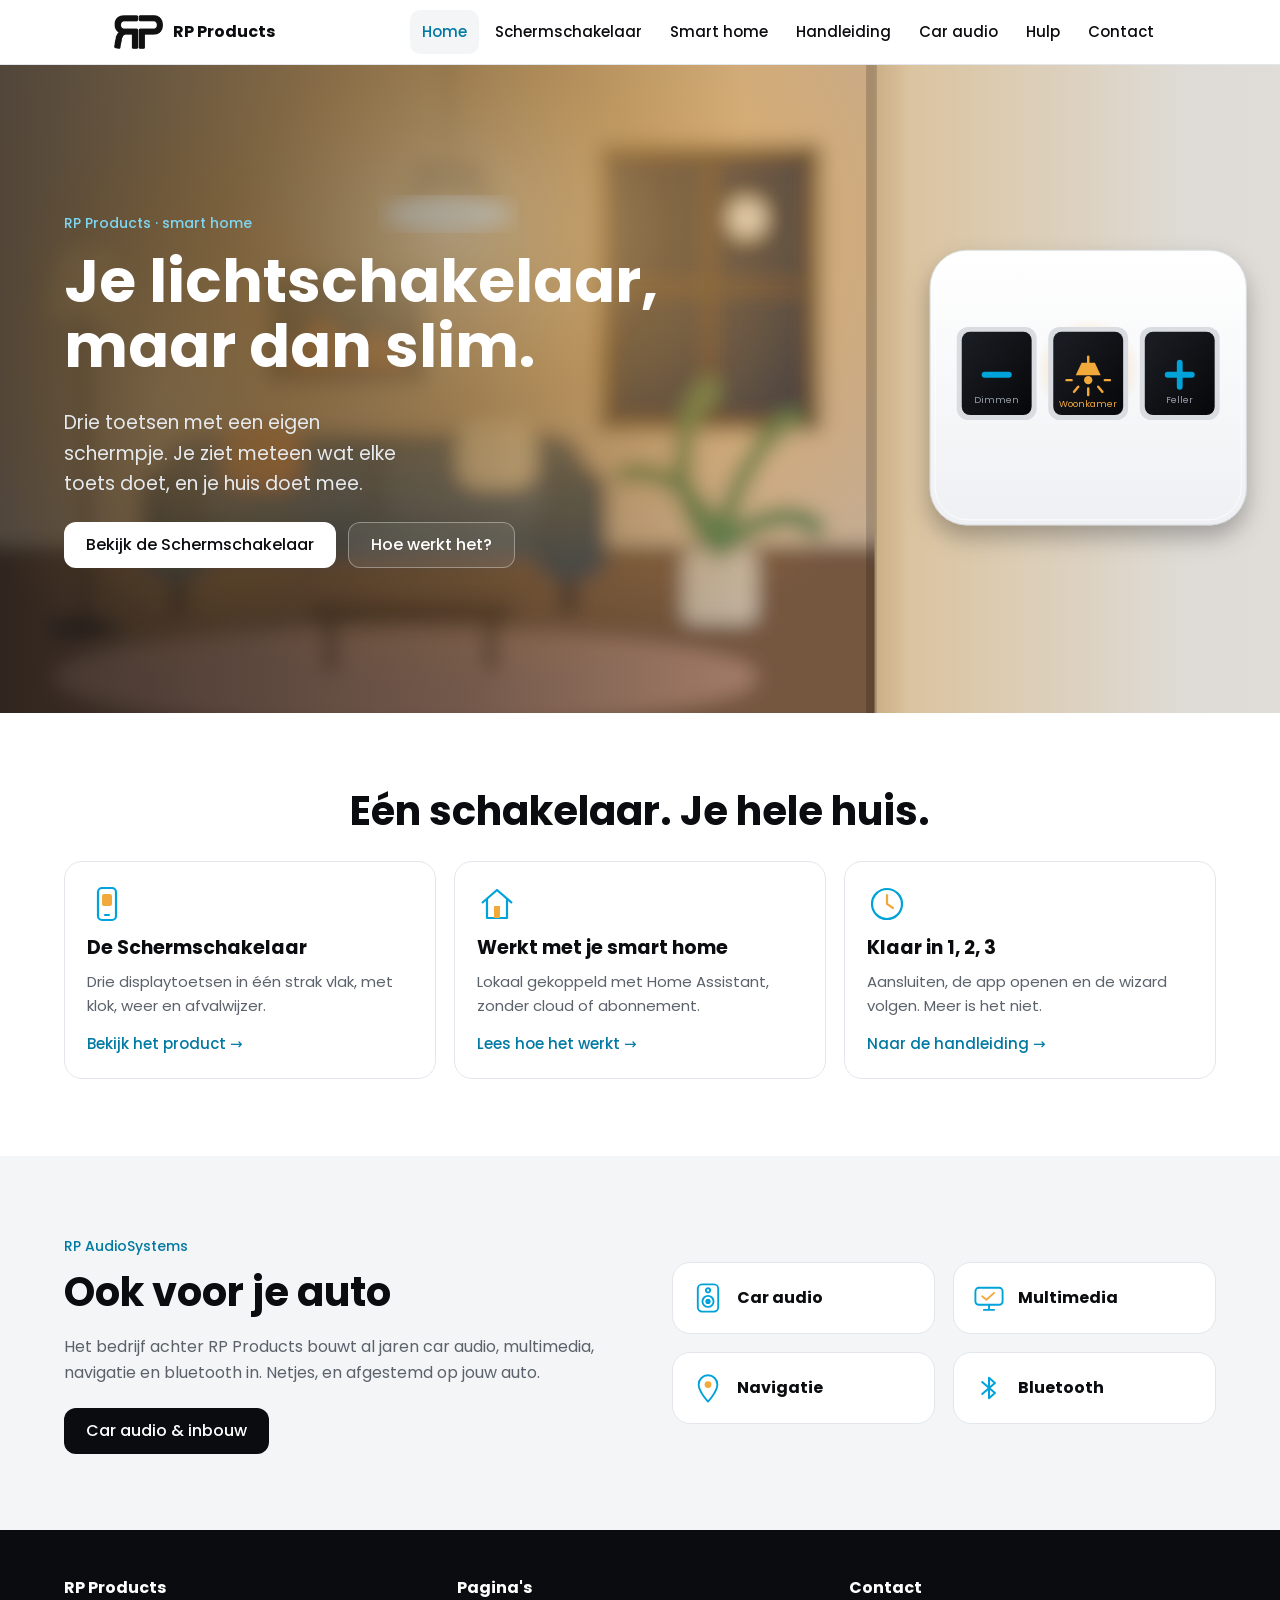
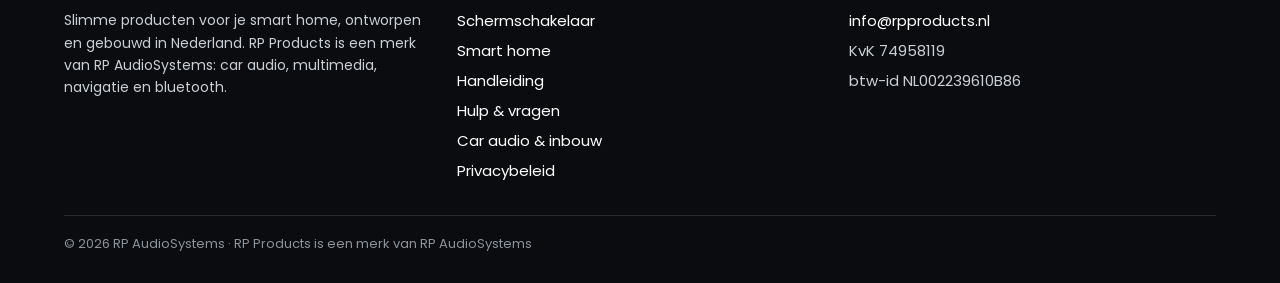
==== commit ea02ebc9: "Website bijwerken" ====
--- a/index.html
+++ b/index.html
@@ -17,32 +17,76 @@
     <img class="logo-z" src="/img/rp-logo.png" alt="" width="49" height="34">
     <img class="logo-w" src="/img/rp-logo-wit.png" alt="" width="49" height="34">
     <span>RP Products</span></a>
-  <nav aria-label="Hoofdmenu"><a href="/" aria-current=page>Home</a><a href="/schermschakelaar">Schermschakelaar</a><a href="/#smarthome">Smart home</a><a href="/#caraudio">Car audio</a><a href="/support">App & support</a><a href="/#contact">Contact</a></nav>
+  <nav aria-label="Hoofdmenu"><a href="/" aria-current=page>Home</a><a href="/schermschakelaar">Schermschakelaar</a><a href="/smart-home">Smart home</a><a href="/handleiding">Handleiding</a><a href="/car-audio">Car audio</a><a href="/support">Hulp</a><a href="/contact">Contact</a></nav>
 </div></header>
 <main>
 
-<section class="hero"><div class="wrap">
-  <div class="txt">
-    <span class="tag">RP Products · smart home</span>
-    <h1>Je lichtschakelaar, maar dan slim</h1>
-    <p>De <b>Schermschakelaar</b> heeft drie kleine schermpjes die laten zien wat elke toets doet. Hij praat met je smart home, toont de klok, het weer en wanneer de container aan de straat moet.</p>
-    <div class="badges"><span class="badge main"><svg viewBox="0 0 20 20" aria-hidden="true"><path d="M2.5 9.5 10 3l7.5 6.5V17h-5v-4.5h-5V17h-5z" fill="none" stroke="currentColor" stroke-width="1.8" stroke-linejoin="round"/></svg>Werkt met Home Assistant</span><span class="badge"><svg viewBox="0 0 20 20" aria-hidden="true"><path d="M2.5 9.5 10 3l7.5 6.5V17h-5v-4.5h-5V17h-5z" fill="none" stroke="currentColor" stroke-width="1.8" stroke-linejoin="round"/></svg>MQTT</span><span class="badge"><svg viewBox="0 0 20 20" aria-hidden="true"><path d="M2.5 9.5 10 3l7.5 6.5V17h-5v-4.5h-5V17h-5z" fill="none" stroke="currentColor" stroke-width="1.8" stroke-linejoin="round"/></svg>openHAB</span><span class="badge"><svg viewBox="0 0 20 20" aria-hidden="true"><path d="M2.5 9.5 10 3l7.5 6.5V17h-5v-4.5h-5V17h-5z" fill="none" stroke="currentColor" stroke-width="1.8" stroke-linejoin="round"/></svg>Domoticz</span><span class="badge"><svg viewBox="0 0 20 20" aria-hidden="true"><path d="M2.5 9.5 10 3l7.5 6.5V17h-5v-4.5h-5V17h-5z" fill="none" stroke="currentColor" stroke-width="1.8" stroke-linejoin="round"/></svg>Homey</span></div>
-    <div class="row"><a class="btn" href="/schermschakelaar">Bekijk de Schermschakelaar</a><a class="btn alt" href="#smarthome">Hoe werkt het?</a></div>
-  </div>
-  <div class="scene"><svg id="demo" viewBox="40 40 520 420" role="img" aria-label="De Schermschakelaar aan de muur, met drie oplichtende schermpjes">
+<section class="stage">
+  <svg id="demo" class="room" viewBox="0 0 1200 640" preserveAspectRatio="xMaxYMid slice" role="img" aria-label="Een woonkamer met een lamp die feller, zachter, uit en weer aan gaat terwijl iemand de Schermschakelaar aan de muur bedient">
 <defs>
-  <radialGradient id="light" cx="50%" cy="0%" r="80%"><stop offset="0" stop-color="#f2a93b" stop-opacity=".28"/><stop offset="1" stop-color="#f2a93b" stop-opacity="0"/></radialGradient>
+  <filter id="blur" x="-5%" y="-5%" width="110%" height="110%"><feGaussianBlur stdDeviation="9"/></filter>
+  <radialGradient id="lampglow" cx="0" cy="0" r="1" gradientUnits="userSpaceOnUse" gradientTransform="translate(420 170) scale(520 430)">
+    <stop offset="0" stop-color="#ffe2b0" stop-opacity="1"/><stop offset=".4" stop-color="#f6b553" stop-opacity=".55"/><stop offset="1" stop-color="#f2a93b" stop-opacity="0"/></radialGradient>
+  <radialGradient id="floorglow" cx="0" cy="0" r="1" gradientUnits="userSpaceOnUse" gradientTransform="translate(150 330) scale(180 260)">
+    <stop offset="0" stop-color="#ffcf8a" stop-opacity=".7"/><stop offset="1" stop-color="#f2a93b" stop-opacity="0"/></radialGradient>
+  <linearGradient id="wallR" x1="0" y1="0" x2="1" y2="0"><stop offset="0" stop-color="#cfc8bd"/><stop offset=".08" stop-color="#ece8e1"/><stop offset="1" stop-color="#f4f1ec"/></linearGradient>
+  <linearGradient id="spill" x1="0" y1="0" x2="1" y2="0"><stop offset="0" stop-color="#f2a93b" stop-opacity=".35"/><stop offset=".7" stop-color="#f2a93b" stop-opacity="0"/></linearGradient>
   <radialGradient id="halo" cx="50%" cy="50%" r="50%"><stop offset="0" stop-color="#f2a93b" stop-opacity=".55"/><stop offset="1" stop-color="#f2a93b" stop-opacity="0"/></radialGradient>
   <linearGradient id="plate" x1="0" y1="0" x2="0" y2="1"><stop offset="0" stop-color="#ffffff"/><stop offset="1" stop-color="#eef0f3"/></linearGradient>
   <linearGradient id="glass" x1="0" y1="0" x2="1" y2="1"><stop offset="0" stop-color="#1b1e24"/><stop offset="1" stop-color="#06070a"/></linearGradient>
-  <filter id="sh" x="-30%" y="-30%" width="160%" height="170%"><feDropShadow dx="0" dy="18" stdDeviation="18" flood-color="#0b0c0f" flood-opacity=".22"/></filter>
+  <filter id="sh" x="-30%" y="-30%" width="160%" height="170%"><feDropShadow dx="0" dy="14" stdDeviation="14" flood-color="#0b0c0f" flood-opacity=".28"/></filter>
 </defs>
-<g transform="translate(110 92)" filter="url(#sh)">
-  <rect width="380" height="330" rx="44" fill="url(#plate)" stroke="#d8dde3"/>
-  <rect x="6" y="6" width="368" height="318" rx="40" fill="none" stroke="#fff" stroke-opacity=".9"/>
+
+<!-- woonkamer (wazig, op de achtergrond) -->
+<g filter="url(#blur)">
+  <rect x="-40" y="-40" width="920" height="720" fill="#cdb397"/>
+  <rect x="-40" y="470" width="920" height="210" fill="#7a5a43"/>
+  <path d="M-40 470h920" stroke="#5d4433" stroke-width="6"/>
+  <!-- raam met avondlucht -->
+  <rect x="560" y="90" width="210" height="270" rx="6" fill="#4a3a2e"/>
+  <rect x="574" y="104" width="182" height="242" fill="#1c2742"/>
+  <circle cx="700" cy="160" r="16" fill="#e9eef7"/>
+  <path d="M665 104v242M574 225h182" stroke="#4a3a2e" stroke-width="10"/>
+  <!-- schilderij -->
+  <rect x="250" y="210" width="150" height="104" rx="4" fill="#3d4b5a"/><path d="M262 300l40-46 30 32 22-20 34 34z" fill="#c97b4a"/>
+  <!-- bank -->
+  <rect x="150" y="360" width="400" height="120" rx="34" fill="#3f5266"/>
+  <rect x="130" y="390" width="70" height="110" rx="26" fill="#354658"/><rect x="500" y="390" width="70" height="110" rx="26" fill="#354658"/>
+  <rect x="190" y="372" width="150" height="70" rx="22" fill="#4b6077"/><rect x="360" y="372" width="150" height="70" rx="22" fill="#4b6077"/>
+  <rect x="210" y="350" width="70" height="62" rx="18" fill="#d88a52"/><rect x="430" y="350" width="70" height="62" rx="18" fill="#ead9bb"/>
+  <rect x="160" y="500" width="14" height="30" fill="#2a2a2a"/><rect x="526" y="500" width="14" height="30" fill="#2a2a2a"/>
+  <!-- kleed en salontafel -->
+  <ellipse cx="380" cy="590" rx="330" ry="46" fill="#a8806a"/>
+  <rect x="290" y="520" width="190" height="20" rx="8" fill="#5a3f2d"/><rect x="305" y="540" width="10" height="44" fill="#5a3f2d"/><rect x="455" y="540" width="10" height="44" fill="#5a3f2d"/>
+  <!-- staande lamp en plant -->
+  <path d="M80 540V250" stroke="#2b2b2b" stroke-width="6"/><path d="M42 252h76l-14-62H56z" fill="#f0d3a4"/><ellipse cx="80" cy="544" rx="34" ry="8" fill="#2b2b2b"/>
+  <rect x="640" y="470" width="70" height="70" rx="10" fill="#c8b8a4"/>
+  <path d="M675 470c-50-40-40-120-10-150M675 470c10-60 40-110 70-120M675 470c-10-50-60-80-90-70M675 470c30-30 70-40 90-20" stroke="#4f7a4f" stroke-width="18" fill="none" stroke-linecap="round"/>
+  <!-- hanglamp -->
+  <path d="M420 -40v150" stroke="#2b2b2b" stroke-width="4"/><path d="M372 150h96l-18-44h-60z" fill="#2b2b2b"/>
 </g>
-<g transform="translate(110 92)">
-<g class="mode-lamp">  <!-- links: dimmen -->
+<!-- het licht in de kamer: demo.js regelt de helderheid -->
+<g class="lit">
+  <rect x="-40" y="-40" width="920" height="720" fill="url(#lampglow)"/>
+  <rect x="-40" y="-40" width="920" height="720" fill="url(#floorglow)"/>
+  <ellipse cx="420" cy="156" rx="60" ry="16" fill="#fff4dd" filter="url(#blur)"/>
+</g>
+<rect class="dark" x="-40" y="-40" width="920" height="720" fill="#07080b" opacity=".04"/>
+
+<!-- muur met de schakelaar (scherp, op de voorgrond) -->
+<g>
+  <rect x="820" y="-40" width="420" height="720" fill="url(#wallR)"/>
+  <rect class="spill" x="820" y="-40" width="420" height="720" fill="url(#spill)"/>
+  <rect class="wdark" x="820" y="-40" width="420" height="720" fill="#07080b" opacity=".12"/>
+  <rect x="812" y="-40" width="10" height="720" fill="#000" opacity=".18"/>
+</g>
+<g transform="translate(872 190) scale(.78)">
+  <g filter="url(#sh)">
+    <rect width="380" height="330" rx="44" fill="url(#plate)" stroke="#d8dde3"/>
+    <rect x="6" y="6" width="368" height="318" rx="40" fill="none" stroke="#fff" stroke-opacity=".9"/>
+  </g>
+  <rect class="pdark" width="380" height="330" rx="44" fill="#07080b" opacity="0"/>
+  <g class="mode-lamp">  <!-- links: dimmen -->
   <g transform="translate(32 92)"><g class="press p0">
     <rect width="96" height="112" rx="14" fill="#d9dde2"/><rect x="6" y="6" width="84" height="100" rx="10" fill="url(#glass)"/>
     <rect x="30" y="54" width="36" height="7" rx="3.5" fill="#00a3d9"/>
@@ -55,7 +99,7 @@
     <rect width="96" height="112" rx="14" fill="#d9dde2"/><rect x="6" y="6" width="84" height="100" rx="10" fill="url(#glass)"/>
     <path class="lc" d="M33 58h30l-7-15h-16z" fill="#f2a93b"/><circle class="lc" cx="48" cy="64" r="5" fill="#f2a93b"/>
     <path class="rays" d="M48 43v-7M36 72l-5 6M48 74v8M60 72l5 6M28 64h-6M68 64h6" stroke="#f2a93b" stroke-width="3" stroke-linecap="round"/>
-    <text class="lc" x="48" y="96" text-anchor="middle" font-size="11" fill="#f2a93b" font-family="Poppins,sans-serif">Keuken</text>
+    <text class="lc" x="48" y="96" text-anchor="middle" font-size="11" fill="#f2a93b" font-family="Poppins,sans-serif">Woonkamer</text>
     </g>
   </g>
   <!-- rechts: feller -->
@@ -80,82 +124,31 @@
     <path d="M32 40h32M42 40v-5h12v5M35 40l3 36h20l3-36" stroke="#4fc37e" stroke-width="3.5" fill="none" stroke-linejoin="round"/>
     <text x="48" y="94" text-anchor="middle" font-size="11" fill="#4fc37e" font-family="Poppins,sans-serif">GFT morgen</text>
   </g>
-</g></g>
-</svg></div>
-</div></section>
+</g>
+  <circle class="touch" cx="0" cy="0" r="34" fill="#ffffff" opacity="0"/>
+</g>
+</svg>
+  <div class="stage-txt"><div class="wrap">
+    <span class="tag">RP Products · smart home</span>
+    <h1>Je lichtschakelaar,<br>maar dan slim.</h1>
+    <p>Drie toetsen met een eigen schermpje. Je ziet meteen wat elke toets doet, en je huis doet mee.</p>
+    <div class="row"><a class="btn light" href="/schermschakelaar">Bekijk de Schermschakelaar</a><a class="btn ghost" href="/smart-home">Hoe werkt het?</a></div>
+  </div></div>
+</section>
 
-<section class="band" id="smarthome"><div class="wrap">
-  <span class="tag">Smart home</span>
-  <h2>Gemaakt voor je smart home</h2>
-  <p class="mut">De Schermschakelaar is een slim apparaat: hij hangt aan je wifi en werkt samen met <b>Home Assistant</b>. Je bedient er de lampen, scènes en apparaten mee die je al in je smart home hebt, en hij laat informatie uit je huis op zijn schermpjes zien.</p>
-  <div class="grid"><div class="card"><svg viewBox="0 0 40 40" fill="none" stroke="#00a3d9" stroke-width="2.2" stroke-linejoin="round"><path d="M5 19L20 6l15 13M10 15v19h20V15"/><rect x="17" y="22" width="6" height="12" fill="#f2a93b" stroke="none"/></svg><h3>Bedien wat je al hebt</h3><p>Elke toets kan een lamp, stekker, scène, script, ventilator of rolluik uit Home Assistant bedienen. In de app kies je ze gewoon uit een lijst.</p></div><div class="card"><svg viewBox="0 0 40 40" fill="none" stroke="#00a3d9" stroke-width="2.4" stroke-linecap="round" stroke-linejoin="round"><path d="M12 13l15 13-7 6V8l7 6-15 13"/></svg><h3>Lokaal, zonder cloud</h3><p>De schakelaar praat via MQTT rechtstreeks met jouw Home Assistant, binnen je eigen netwerk. Geen account, geen abonnement, ook geen internet nodig voor het schakelen.</p></div><div class="card"><svg viewBox="0 0 40 40" fill="none" stroke="#00a3d9" stroke-width="2.2" stroke-linecap="round"><circle cx="20" cy="20" r="15"/><path d="M20 11v9l6 4" stroke="#f2a93b"/></svg><h3>Informatie op de schermpjes</h3><p>De klok, het weer, de temperatuur van je thermostaat (alleen aflezen) en de afvalwijzer komen uit je smart home op de schakelaar.</p></div><div class="card"><svg viewBox="0 0 40 40" fill="none" stroke="#00a3d9" stroke-width="2.2" stroke-linecap="round" stroke-linejoin="round"><path d="M33 20a13 13 0 1 1-4-9.4"/><path d="M33 6v7h-7"/><path d="M20 14v8l5 3" stroke="#f2a93b"/></svg><h3>Je eigen automatiseringen</h3><p>Elke toetsdruk, kort of lang, komt als gebeurtenis in Home Assistant binnen. Zo kun je er ook je eigen automatiseringen aan hangen.</p></div></div>
-  <p class="mut small mt">Gebruik je openHAB, Domoticz of Homey? Die kunnen via MQTT ook met de schakelaar werken.</p>
+<section class="band"><div class="wrap">
+  <h2 class="center">Eén schakelaar. Je hele huis.</h2>
+  <div class="grid teasers"><a class="card link" href="/schermschakelaar"><svg viewBox="0 0 40 40" fill="none" stroke="#00a3d9" stroke-width="2.2"><rect x="11" y="4" width="18" height="32" rx="4"/><path d="M18 31h4" stroke-linecap="round"/><rect x="15" y="10" width="10" height="12" rx="2" fill="#f2a93b" stroke="none"/></svg><h3>De Schermschakelaar</h3><p>Drie displaytoetsen in één strak vlak, met klok, weer en afvalwijzer.</p><span class="more">Bekijk het product →</span></a><a class="card link" href="/smart-home"><svg viewBox="0 0 40 40" fill="none" stroke="#00a3d9" stroke-width="2.2" stroke-linejoin="round"><path d="M5 19L20 6l15 13M10 15v19h20V15"/><rect x="17" y="22" width="6" height="12" fill="#f2a93b" stroke="none"/></svg><h3>Werkt met je smart home</h3><p>Lokaal gekoppeld met Home Assistant, zonder cloud of abonnement.</p><span class="more">Lees hoe het werkt →</span></a><a class="card link" href="/handleiding"><svg viewBox="0 0 40 40" fill="none" stroke="#00a3d9" stroke-width="2.2" stroke-linecap="round"><circle cx="20" cy="20" r="15"/><path d="M20 11v9l6 4" stroke="#f2a93b"/></svg><h3>Klaar in 1, 2, 3</h3><p>Aansluiten, de app openen en de wizard volgen. Meer is het niet.</p><span class="more">Naar de handleiding →</span></a></div>
 </div></section>
 
 <section class="band soft"><div class="wrap split">
   <div>
-    <span class="tag">RP Products</span>
-    <h2>De Schermschakelaar</h2>
-    <p>Een lichtschakelaar met drie kleine schermpjes. Elke toets laat zien wat hij doet, met een eigen icoon en kleur. Je stelt hem in met de app, zonder gedoe.</p>
-    <ul class="check">
-      <li>Lamp aan, uit en traploos dimmen</li>
-      <li>Klok, weer en afvalwijzer in één oogopslag</li>
-      <li>Kinderslot en draadloze updates</li>
-    </ul>
-    <p><span class="pill">Binnenkort verkrijgbaar</span></p>
-    <div class="row"><a class="btn" href="/schermschakelaar">Meer over de Schermschakelaar</a></div>
+    <span class="tag">RP AudioSystems</span>
+    <h2>Ook voor je auto</h2>
+    <p class="mut">Het bedrijf achter RP Products bouwt al jaren car audio, multimedia, navigatie en bluetooth in. Netjes, en afgestemd op jouw auto.</p>
+    <div class="row"><a class="btn" href="/car-audio">Car audio &amp; inbouw</a></div>
   </div>
-  <div class="scene card scene-card"><svg viewBox="40 40 520 420" role="img" aria-label="De Schermschakelaar aan de muur, met drie oplichtende schermpjes">
-<defs>
-  <radialGradient id="light" cx="50%" cy="0%" r="80%"><stop offset="0" stop-color="#f2a93b" stop-opacity=".28"/><stop offset="1" stop-color="#f2a93b" stop-opacity="0"/></radialGradient>
-  <radialGradient id="halo" cx="50%" cy="50%" r="50%"><stop offset="0" stop-color="#f2a93b" stop-opacity=".55"/><stop offset="1" stop-color="#f2a93b" stop-opacity="0"/></radialGradient>
-  <linearGradient id="plate" x1="0" y1="0" x2="0" y2="1"><stop offset="0" stop-color="#ffffff"/><stop offset="1" stop-color="#eef0f3"/></linearGradient>
-  <linearGradient id="glass" x1="0" y1="0" x2="1" y2="1"><stop offset="0" stop-color="#1b1e24"/><stop offset="1" stop-color="#06070a"/></linearGradient>
-  <filter id="sh" x="-30%" y="-30%" width="160%" height="170%"><feDropShadow dx="0" dy="18" stdDeviation="18" flood-color="#0b0c0f" flood-opacity=".22"/></filter>
-</defs>
-<g transform="translate(110 92)" filter="url(#sh)">
-  <rect width="380" height="330" rx="44" fill="url(#plate)" stroke="#d8dde3"/>
-  <rect x="6" y="6" width="368" height="318" rx="40" fill="none" stroke="#fff" stroke-opacity=".9"/>
-</g>
-<g transform="translate(110 92)">
-  <!-- screensaver: weer, klok, afval -->
-  <g transform="translate(32 92)">
-    <rect width="96" height="112" rx="14" fill="#d9dde2"/><rect x="6" y="6" width="84" height="100" rx="10" fill="url(#glass)"/>
-    <circle cx="40" cy="44" r="10" fill="#f2a93b"/><path d="M38 64a10 10 0 0 1 4-19 13 13 0 0 1 24 4 8 8 0 0 1 0 15z" fill="#dfe6ee"/>
-    <text x="48" y="92" text-anchor="middle" font-size="13" fill="#eef1f4" font-family="Poppins,sans-serif" font-weight="700">12°</text>
-  </g>
-  <g transform="translate(142 92)">
-    <rect width="96" height="112" rx="14" fill="#d9dde2"/><rect x="6" y="6" width="84" height="100" rx="10" fill="url(#glass)"/>
-    <text x="48" y="62" text-anchor="middle" font-size="22" fill="#eef1f4" font-family="Poppins,sans-serif" font-weight="700" class="clk">21:30</text>
-    <text x="48" y="84" text-anchor="middle" font-size="11" fill="#9aa2ad" font-family="Poppins,sans-serif">Dinsdag</text>
-  </g>
-  <g transform="translate(252 92)">
-    <rect width="96" height="112" rx="14" fill="#d9dde2"/><rect x="6" y="6" width="84" height="100" rx="10" fill="url(#glass)"/>
-    <path d="M32 40h32M42 40v-5h12v5M35 40l3 36h20l3-36" stroke="#4fc37e" stroke-width="3.5" fill="none" stroke-linejoin="round"/>
-    <text x="48" y="94" text-anchor="middle" font-size="11" fill="#4fc37e" font-family="Poppins,sans-serif">GFT morgen</text>
-  </g>
-</g>
-</svg></div>
-</div></section>
-
-<section class="band" id="caraudio"><div class="wrap">
-  <span class="tag">RP AudioSystems, het bedrijf achter RP Products</span>
-  <h2>Ook voor je auto: car audio en multimedia</h2>
-  <p class="mut">Een betere klank, een modern scherm of handsfree bellen in een auto die dat nog niet kan. Wij adviseren wat bij je auto en je wensen past, en bouwen het netjes in.</p>
-  <div class="grid"><div class="card"><svg viewBox="0 0 40 40" fill="none" stroke="#00a3d9" stroke-width="2.2" stroke-linecap="round"><rect x="8" y="4" width="24" height="32" rx="5"/><circle cx="20" cy="24" r="6.5"/><circle cx="20" cy="24" r="2" fill="#00a3d9"/><circle cx="20" cy="11" r="2.5"/></svg><h3>Car audio</h3><p>Speakers, versterkers en subwoofers: meer klank en een rijker geluid, afgestemd op je auto.</p></div><div class="card"><svg viewBox="0 0 40 40" fill="none" stroke="#00a3d9" stroke-width="2.2" stroke-linecap="round"><rect x="4" y="8" width="32" height="20" rx="4"/><path d="M14 34h12M20 28v6"/><path d="M12 18l5 4 9-8" stroke="#f2a93b"/></svg><h3>Multimedia</h3><p>Een modern scherm of het uitbreiden van je bestaande systeem, zodat het weer bij deze tijd past.</p></div><div class="card"><svg viewBox="0 0 40 40" fill="none" stroke="#00a3d9" stroke-width="2.2" stroke-linejoin="round"><path d="M20 36s11-11.5 11-20a11 11 0 0 0-22 0c0 8.5 11 20 11 20z"/><circle cx="20" cy="16" r="4" fill="#f2a93b" stroke="none"/></svg><h3>Navigatie</h3><p>Navigatie die past bij je auto en je manier van rijden, overzichtelijk in beeld.</p></div><div class="card"><svg viewBox="0 0 40 40" fill="none" stroke="#00a3d9" stroke-width="2.4" stroke-linecap="round" stroke-linejoin="round"><path d="M12 13l15 13-7 6V8l7 6-15 13"/></svg><h3>Bluetooth &amp; handsfree</h3><p>Veilig bellen en draadloos muziek streamen, ook in auto's die dat standaard niet kunnen.</p></div></div>
-  <div class="row"><a class="btn" href="#contact">Vraag advies aan</a></div>
-</div></section>
-
-<section class="band soft" id="contact"><div class="wrap split">
-  <div>
-    <h2>Contact</h2>
-    <p class="mut">Vragen over een inbouw, een prijs op maat of over de Schermschakelaar? Stuur een mail, dan reageren we zo snel mogelijk.</p>
-    <div class="row"><a class="btn" href="mailto:info@rpproducts.nl">Mail info@rpproducts.nl</a></div>
-  </div>
-  <div class="card">
-    <h3>RP AudioSystems</h3>
-    <p>E-mail: <a href="mailto:info@rpproducts.nl">info@rpproducts.nl</a><br>KvK 74958119<br>btw-id NL002239610B86</p>
-  </div>
+  <div class="grid two"><div class="card mini"><svg viewBox="0 0 40 40" fill="none" stroke="#00a3d9" stroke-width="2.2" stroke-linecap="round"><rect x="8" y="4" width="24" height="32" rx="5"/><circle cx="20" cy="24" r="6.5"/><circle cx="20" cy="24" r="2" fill="#00a3d9"/><circle cx="20" cy="11" r="2.5"/></svg><b>Car audio</b></div><div class="card mini"><svg viewBox="0 0 40 40" fill="none" stroke="#00a3d9" stroke-width="2.2" stroke-linecap="round"><rect x="4" y="8" width="32" height="20" rx="4"/><path d="M14 34h12M20 28v6"/><path d="M12 18l5 4 9-8" stroke="#f2a93b"/></svg><b>Multimedia</b></div><div class="card mini"><svg viewBox="0 0 40 40" fill="none" stroke="#00a3d9" stroke-width="2.2" stroke-linejoin="round"><path d="M20 36s11-11.5 11-20a11 11 0 0 0-22 0c0 8.5 11 20 11 20z"/><circle cx="20" cy="16" r="4" fill="#f2a93b" stroke="none"/></svg><b>Navigatie</b></div><div class="card mini"><svg viewBox="0 0 40 40" fill="none" stroke="#00a3d9" stroke-width="2.4" stroke-linecap="round" stroke-linejoin="round"><path d="M12 13l15 13-7 6V8l7 6-15 13"/></svg><b>Bluetooth</b></div></div>
 </div></section>
 <script src="js/demo.js" defer></script>
 
@@ -164,8 +157,10 @@
   <div><h3>RP Products</h3><p class="small">Slimme producten voor je smart home, ontworpen en gebouwd in Nederland. RP Products is een merk van RP AudioSystems: car audio, multimedia, navigatie en bluetooth.</p></div>
   <div><h3>Pagina's</h3><ul>
     <li><a href="/schermschakelaar">Schermschakelaar</a></li>
-    <li><a href="/#caraudio">Car audio &amp; inbouw</a></li>
-    <li><a href="/support">App &amp; support</a></li>
+    <li><a href="/smart-home">Smart home</a></li>
+    <li><a href="/handleiding">Handleiding</a></li>
+    <li><a href="/support">Hulp &amp; vragen</a></li>
+    <li><a href="/car-audio">Car audio &amp; inbouw</a></li>
     <li><a href="/privacy">Privacybeleid</a></li></ul></div>
   <div><h3>Contact</h3><ul>
     <li><a href="mailto:info@rpproducts.nl">info@rpproducts.nl</a></li>
--- a/css/site.css
+++ b/css/site.css
@@ -73,7 +73,7 @@
 .steps{counter-reset:s;list-style:none;padding:0;margin:0;display:grid;gap:14px}
 .steps li{counter-increment:s;position:relative;padding:16px 18px 16px 66px;border:1px solid var(--line);border-radius:16px;background:var(--bg)}
 .steps li::before{content:counter(s);position:absolute;left:16px;top:14px;width:34px;height:34px;border-radius:50%;background:var(--cyan);color:#fff;font-weight:700;display:grid;place-items:center}
-.steps b{display:block}
+.steps li>b:first-child{display:block}
 table{width:100%;border-collapse:collapse;font-size:15px}
 th,td{text-align:left;padding:11px 10px;border-bottom:1px solid var(--line);vertical-align:top}
 th{font-weight:500;color:var(--mut)}
@@ -119,3 +119,46 @@
 @media (prefers-reduced-motion:reduce){.press,.halo,.mode-lamp,.mode-saver{transition:none}}
 .mt{margin-top:20px}
 .scene-card{padding:0;overflow:hidden;background:var(--wall);min-height:340px}
+
+/* ---- homepage: woonkamer-scène ---- */
+.stage{position:relative;background:#0b0c0f;color:#fff;overflow:hidden;min-height:clamp(520px,72vh,720px)}
+.stage .room{position:absolute;inset:0;width:100%;height:100%}
+.stage-txt{position:relative;z-index:1;padding:clamp(56px,10vh,120px) max(5vw,18px);background:linear-gradient(90deg,rgba(7,8,11,.62) 0,rgba(7,8,11,.3) 36%,rgba(7,8,11,0) 58%);min-height:inherit;display:flex;align-items:center}
+.stage-txt .wrap{width:100%}
+.stage-txt h1{font-size:clamp(36px,5vw,60px);color:#fff}
+.stage-txt p{font-size:19px;max-width:30ch;color:#e6e9ed}
+.stage .tag{color:#7fd6f3}
+.btn.light{background:#fff;color:#0b0c0f}
+.btn.ghost{background:rgba(255,255,255,.08);color:#fff;border:1.5px solid rgba(255,255,255,.35);backdrop-filter:blur(6px)}
+.room .lit,.room .dark,.room .wdark,.room .spill,.room .pdark{transition:opacity 1.1s cubic-bezier(.4,0,.2,1)}
+.room .touch{transition:opacity .5s ease}
+@media(max-width:820px){
+  .stage{min-height:0;display:flex;flex-direction:column}
+  .stage .room{position:relative;order:2;height:380px}
+  .stage-txt{order:1;background:#0b0c0f;min-height:0;padding-bottom:28px}
+}
+.center{text-align:center;margin-left:auto;margin-right:auto}
+.teasers .card.link{text-decoration:none;color:var(--ink);display:flex;flex-direction:column;transition:transform .2s ease,border-color .2s ease}
+.teasers .card.link:hover{transform:translateY(-3px);border-color:var(--cyan)}
+.teasers .card.link p{flex:1}
+.more{margin-top:14px;color:var(--cyanT);font-weight:500;font-size:15px}
+.grid.two{grid-template-columns:repeat(2,minmax(0,1fr));margin-top:0}
+.card.mini{display:flex;align-items:center;gap:12px;padding:18px}
+.card.mini svg{margin:0;width:34px;height:34px}
+.lead{font-size:18px}
+.top-align{align-items:start}
+
+/* ---- handleiding ---- */
+.manual{display:grid;grid-template-columns:230px minmax(0,1fr);gap:clamp(24px,4vw,56px);align-items:start}
+.mtoc{position:sticky;top:84px;display:flex;flex-direction:column;gap:2px;background:var(--bg);border:1px solid var(--line);border-radius:16px;padding:16px}
+.mtoc b{margin-bottom:6px}
+.mtoc a{color:var(--mut);text-decoration:none;font-size:14px;padding:5px 8px;border-radius:8px}
+.mtoc a:hover{background:var(--soft);color:var(--cyanT)}
+.manual article{background:var(--bg);border:1px solid var(--line);border-radius:20px;padding:clamp(20px,4vw,44px);max-width:none}
+.manual article h2{scroll-margin-top:90px}
+.manual article h2:first-child{margin-top:0}
+.manual table{margin:6px 0 4px}
+@media(max-width:900px){.manual{grid-template-columns:1fr}.mtoc{position:static;flex-direction:row;flex-wrap:wrap}}
+
+/* menu op kleine schermen: horizontaal scrollen */
+@media(max-width:820px){nav{flex-wrap:nowrap;overflow-x:auto;width:100%;scrollbar-width:none}nav a{white-space:nowrap;flex-shrink:0}}
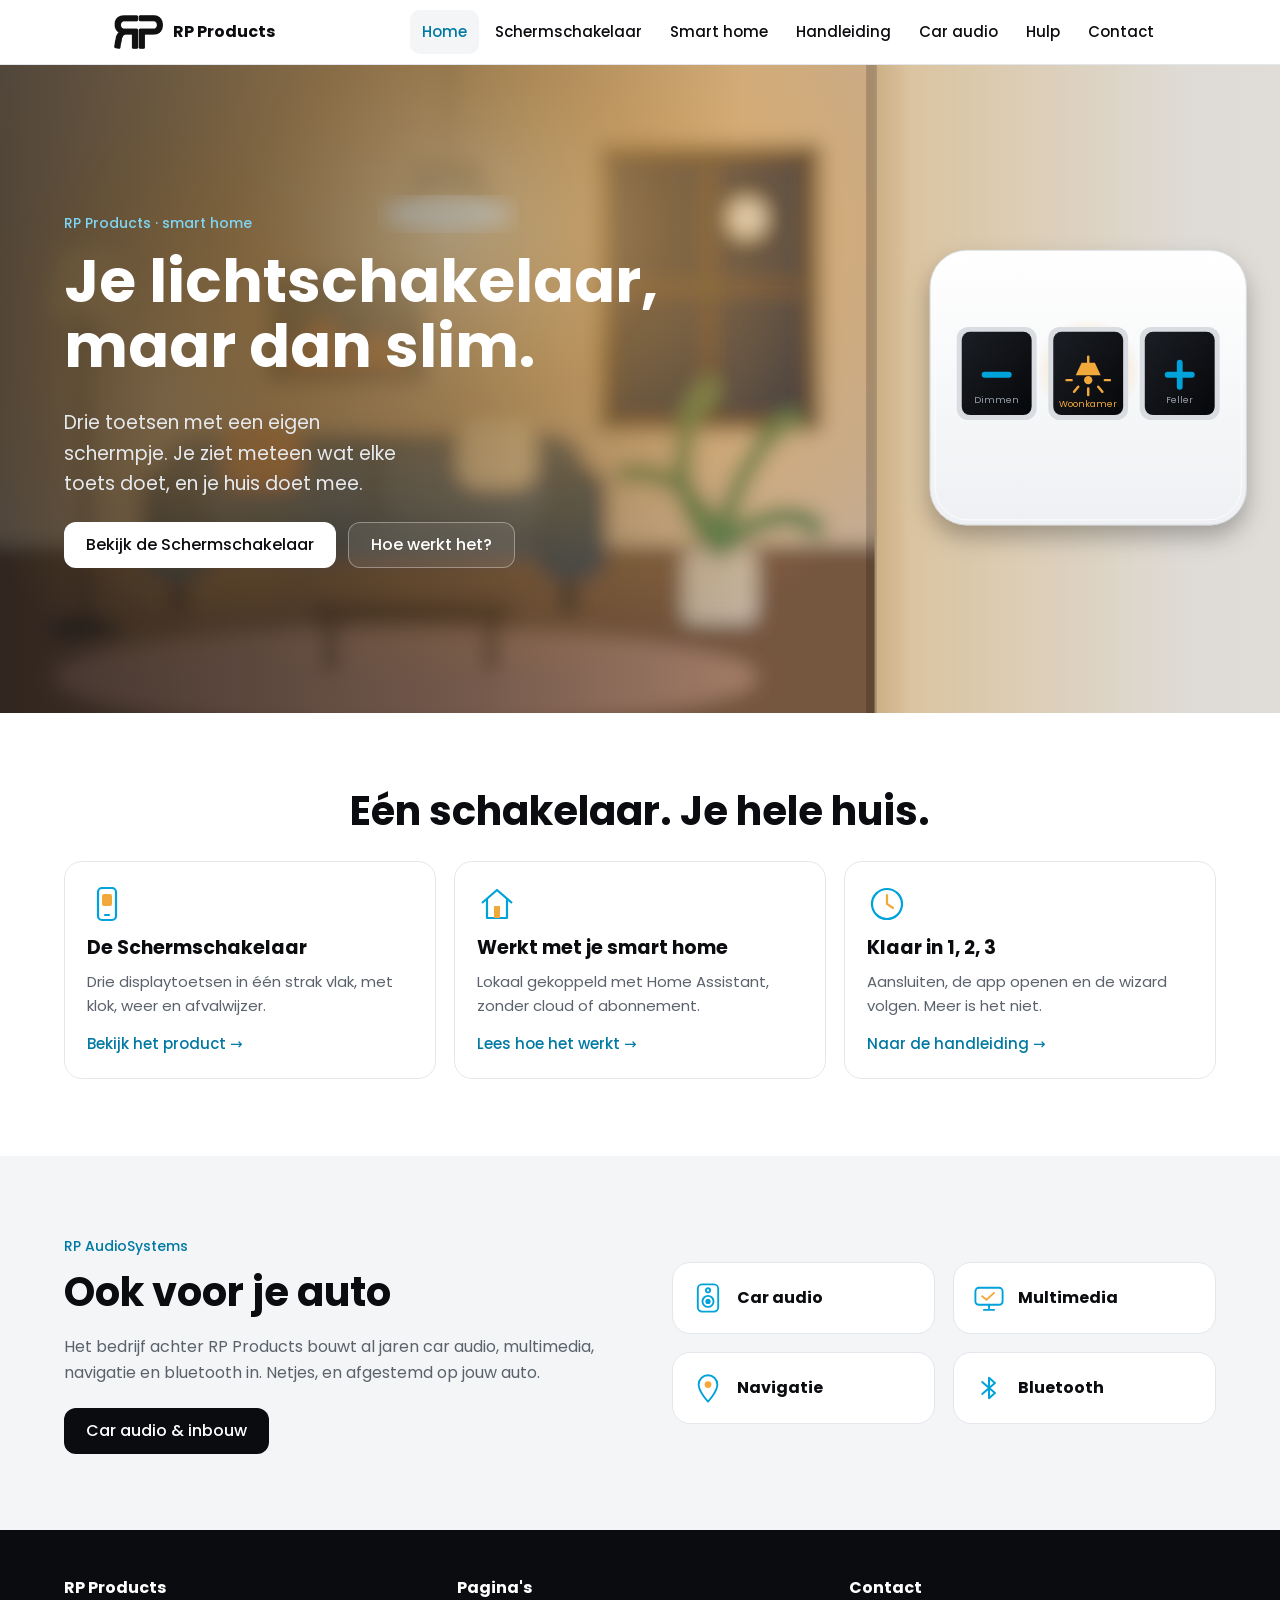
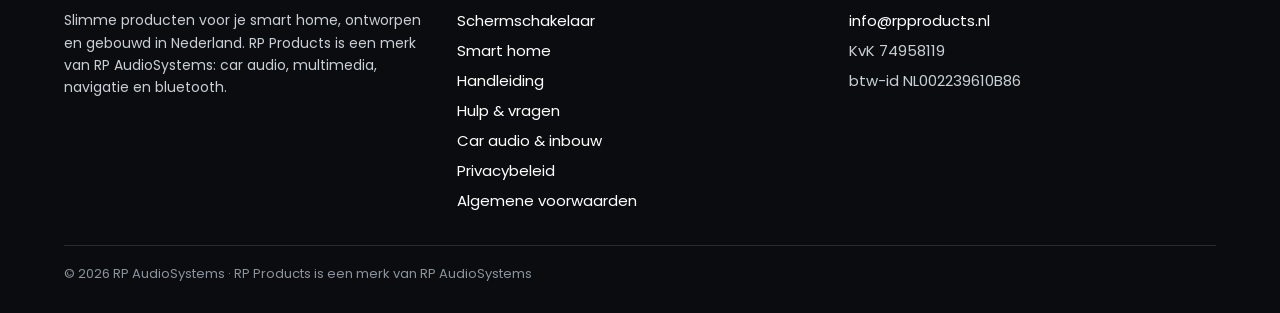
==== commit 5771e27d: "Website bijwerken" ====
--- a/index.html
+++ b/index.html
@@ -161,7 +161,8 @@
     <li><a href="/handleiding">Handleiding</a></li>
     <li><a href="/support">Hulp &amp; vragen</a></li>
     <li><a href="/car-audio">Car audio &amp; inbouw</a></li>
-    <li><a href="/privacy">Privacybeleid</a></li></ul></div>
+    <li><a href="/privacy">Privacybeleid</a></li>
+    <li><a href="/voorwaarden">Algemene voorwaarden</a></li></ul></div>
   <div><h3>Contact</h3><ul>
     <li><a href="mailto:info@rpproducts.nl">info@rpproducts.nl</a></li>
     <li>KvK 74958119</li><li>btw-id NL002239610B86</li></ul></div>
